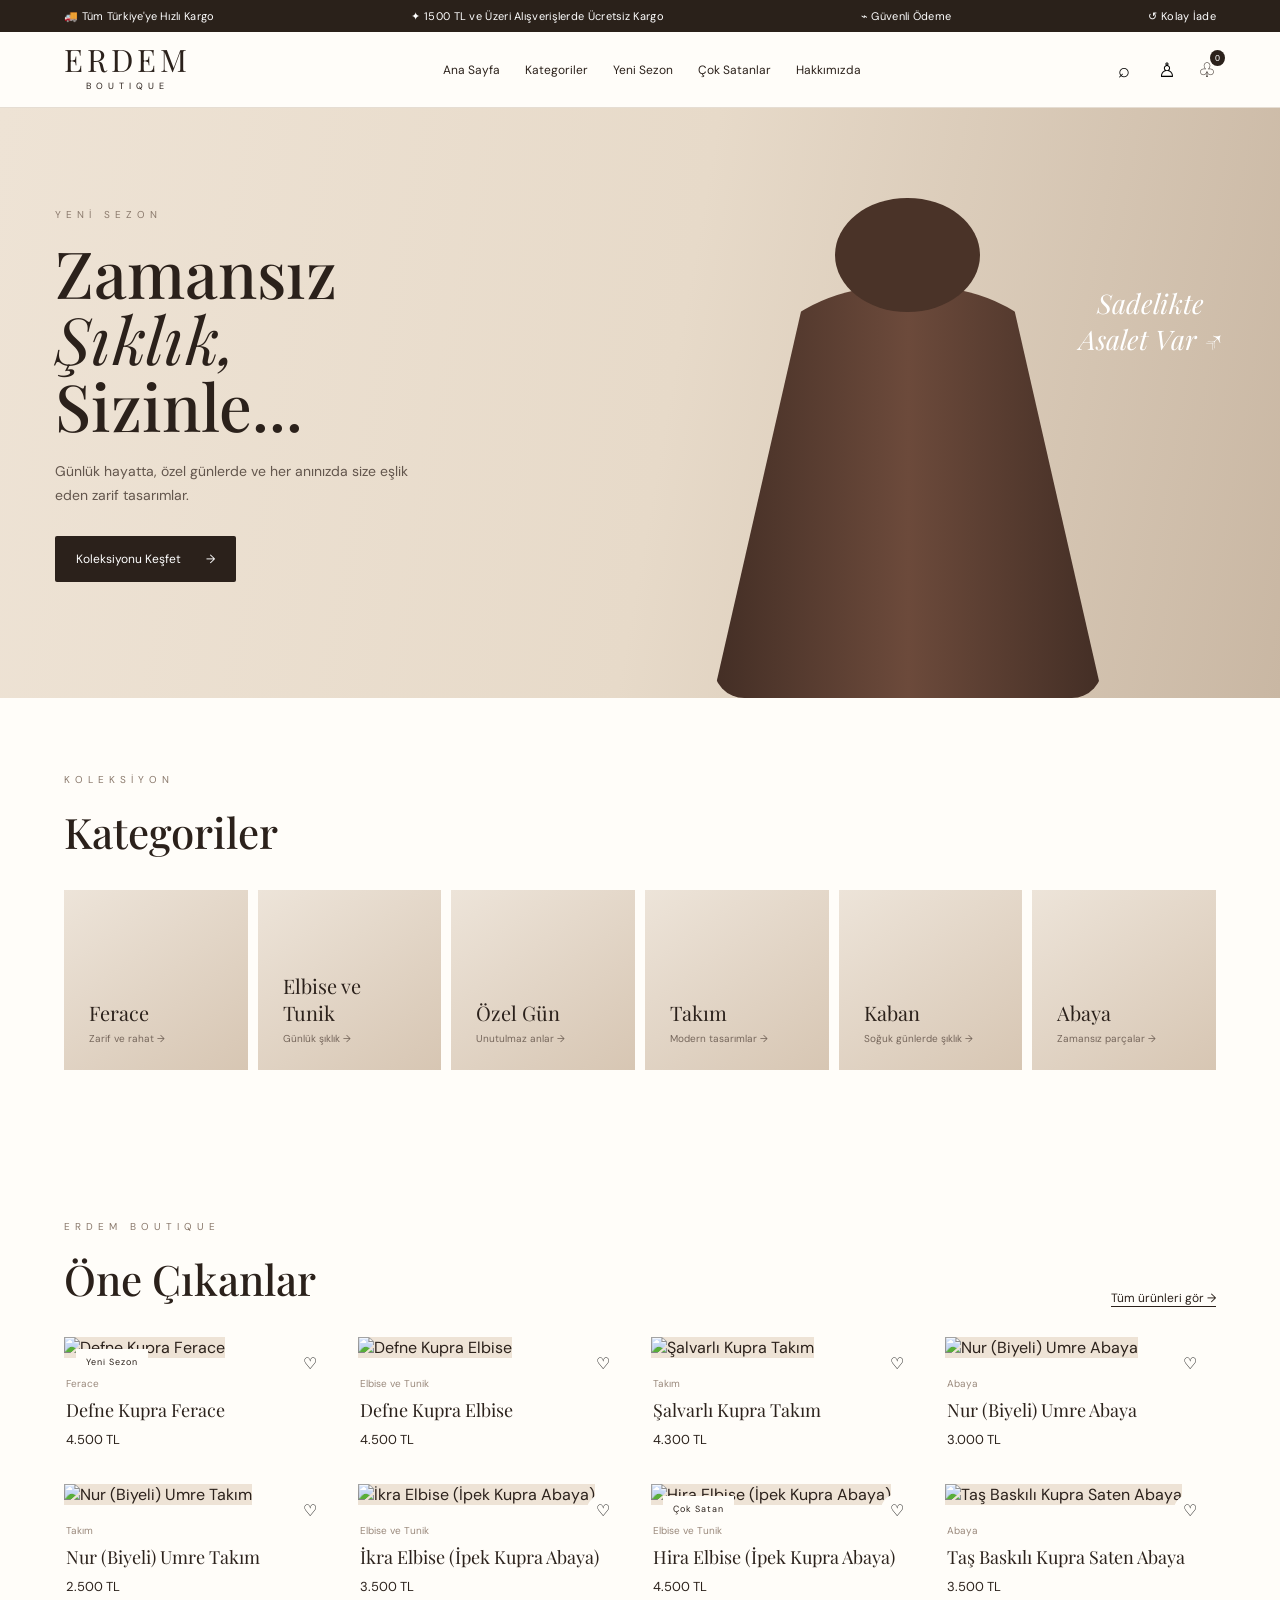
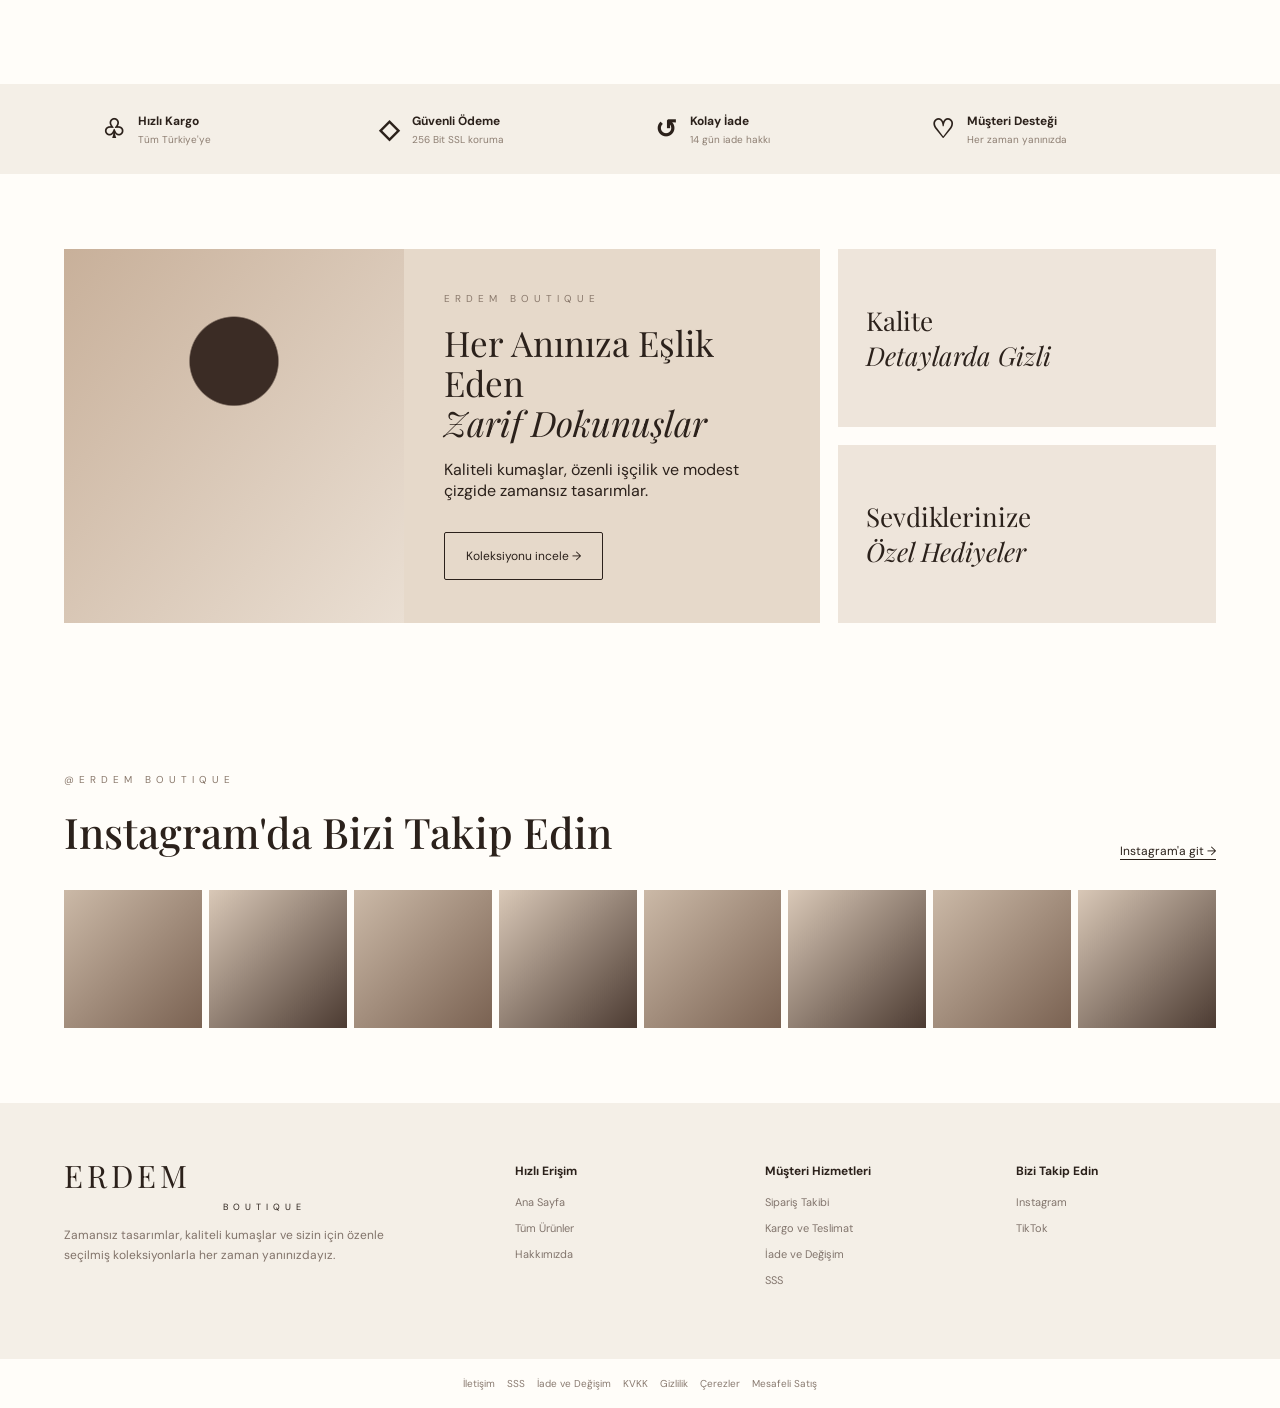
==== index.html @ 83be651d "Add Erdem Boutique demo source Initial public portfolio snapshot. PHP/MySQL deployment, payment setu" ====
<!doctype html>
<html lang="tr"><head>
<meta charset="utf-8"><meta name="viewport" content="width=device-width,initial-scale=1">
<title>ERDEM BOUTIQUE — Zamansız Şıklık</title>
<meta name="description" content="Erdem Boutique — Modest ve zarif kadın giyim koleksiyonu.">
<link rel="stylesheet" href="styles.css">
</head><body>
<div class="topbar"><span>🚚 Tüm Türkiye'ye Hızlı Kargo</span><span>✦ 1500 TL ve Üzeri Alışverişlerde Ücretsiz Kargo</span><span>⌁ Güvenli Ödeme</span><span>↺ Kolay İade</span></div>
<header class="header"><a class="logo" href="index.html">ERDEM<small>BOUTIQUE</small></a>
<nav><a href="#home">Ana Sayfa</a><a href="#categories">Kategoriler</a><a href="#products">Yeni Sezon</a><a href="#products">Çok Satanlar</a><a href="#story">Hakkımızda</a></nav>
<div class="actions"><button aria-label="Ara">⌕</button><button aria-label="Hesabım">♙</button><a class="cart" href="cart.html">♧<b id="cartCount">0</b></a></div>
</header>

<main id="home">
<section class="hero">
<div class="hero-copy"><p class="eyebrow">YENİ SEZON</p><h1>Zamansız<br><i>Şıklık,</i><br>Sizinle...</h1><p>Günlük hayatta, özel günlerde ve her anınızda size eşlik eden zarif tasarımlar.</p><a class="btn" href="#products">Koleksiyonu Keşfet <span>→</span></a></div>
<div class="hero-art"><div class="hero-model"><div class="model-head"></div><div class="model-body"></div></div><div class="hero-note">Sadelikte<br><i>Asalet Var</i> ↗</div></div>
</section>

<section class="categories section" id="categories"><div class="section-head"><div><p class="eyebrow">KOLEKSİYON</p><h2>Kategoriler</h2></div></div>
<div class="category-grid">
<a class="cat-card" href="#products" data-cat="Ferace"><span>Ferace</span><small>Zarif ve rahat →</small></a>
<a class="cat-card" href="#products" data-cat="Elbise ve Tunik"><span>Elbise ve Tunik</span><small>Günlük şıklık →</small></a>
<a class="cat-card" href="#products" data-cat="Özel Gün"><span>Özel Gün</span><small>Unutulmaz anlar →</small></a>
<a class="cat-card" href="#products" data-cat="Takım"><span>Takım</span><small>Modern tasarımlar →</small></a>
<a class="cat-card" href="#products" data-cat="Kaban"><span>Kaban</span><small>Soğuk günlerde şıklık →</small></a>
<a class="cat-card" href="#products" data-cat="Abaya"><span>Abaya</span><small>Zamansız parçalar →</small></a>
</div></section>

<section class="section" id="products"><div class="section-head"><div><p class="eyebrow">ERDEM BOUTIQUE</p><h2>Öne Çıkanlar</h2></div><a href="shop.html" class="text-link">Tüm ürünleri gör →</a></div>
<div class="product-grid" id="productGrid"></div></section>

<section class="trust"><div><strong>♧</strong><span><b>Hızlı Kargo</b><small>Tüm Türkiye'ye</small></span></div><div><strong>◇</strong><span><b>Güvenli Ödeme</b><small>256 Bit SSL koruma</small></span></div><div><strong>↺</strong><span><b>Kolay İade</b><small>14 gün iade hakkı</small></span></div><div><strong>♡</strong><span><b>Müşteri Desteği</b><small>Her zaman yanınızda</small></span></div></section>

<section class="editorial section" id="story"><div class="editorial-main"><div class="fake-photo"></div><div><p class="eyebrow">ERDEM BOUTIQUE</p><h2>Her Anınıza Eşlik Eden<br><i>Zarif Dokunuşlar</i></h2><p>Kaliteli kumaşlar, özenli işçilik ve modest çizgide zamansız tasarımlar.</p><a class="btn outline" href="shop.html">Koleksiyonu incele →</a></div></div>
<div class="editorial-side"><div><p>Kalite<br><i>Detaylarda Gizli</i></p></div><div><p>Sevdiklerinize<br><i>Özel Hediyeler</i></p></div></div></section>

<section class="instagram section"><div class="section-head"><div><p class="eyebrow">@ERDEM BOUTIQUE</p><h2>Instagram'da Bizi Takip Edin</h2></div><a class="text-link" href="https://www.instagram.com/erdemboutique/" target="_blank">Instagram'a git →</a></div><div class="insta-grid"><div class="insta i0"></div><div class="insta i1"></div><div class="insta i2"></div><div class="insta i3"></div><div class="insta i4"></div><div class="insta i5"></div><div class="insta i6"></div><div class="insta i7"></div></div></section>
</main>
<footer><div class="footer-brand"><a class="logo" href="index.html">ERDEM<small>BOUTIQUE</small></a><p>Zamansız tasarımlar, kaliteli kumaşlar ve sizin için özenle seçilmiş koleksiyonlarla her zaman yanınızdayız.</p></div><div><h4>Hızlı Erişim</h4><a href="index.html">Ana Sayfa</a><a href="shop.html">Tüm Ürünler</a><a href="#story">Hakkımızda</a></div><div><h4>Müşteri Hizmetleri</h4><a href="#">Sipariş Takibi</a><a href="#">Kargo ve Teslimat</a><a href="#">İade ve Değişim</a><a href="#">SSS</a></div><div><h4>Bizi Takip Edin</h4><a href="https://www.instagram.com/erdemboutique/" target="_blank">Instagram</a><a href="#">TikTok</a></div></footer>
<!-- WhatsApp contact link intentionally omitted; add the verified business number before launch. -->
<script src="catalog.js"></script><script src="app.js"></script>
<div class="legal-links"><a href="iletisim.html">İletişim</a><a href="sss.html">SSS</a><a href="iade.html">İade ve Değişim</a><a href="kvkk.html">KVKK</a><a href="gizlilik.html">Gizlilik</a><a href="cerez.html">Çerezler</a><a href="mesafeli-satis.html">Mesafeli Satış</a></div></body></html>
---- styles.css ----
@import url('https://fonts.googleapis.com/css2?family=DM+Sans:wght@400;500;600&family=Playfair+Display:ital,wght@0,400;0,500;1,400&display=swap');
:root{--ink:#2b211b;--muted:#7d7067;--cream:#f7f2ea;--paper:#fffdf9;--line:#e5ddd3;--accent:#4a3528}
*{box-sizing:border-box}body{margin:0;background:var(--paper);color:var(--ink);font-family:"DM Sans",Arial,sans-serif}a{color:inherit;text-decoration:none}button{font:inherit;border:0;background:none;cursor:pointer}.topbar{background:#2a211a;color:#fff;padding:9px 5%;display:flex;justify-content:space-between;font-size:11px;letter-spacing:.3px}.header{height:76px;padding:0 5%;display:flex;align-items:center;justify-content:space-between;border-bottom:1px solid var(--line);background:#fffdf9;position:sticky;top:0;z-index:10}.logo{font-family:"Playfair Display",serif;font-size:31px;letter-spacing:4px;line-height:.8}.logo small{display:block;font:9px "DM Sans";letter-spacing:5px;text-align:center;margin-top:8px}.header nav{display:flex;gap:25px;font-size:12px}.header nav a:hover,.header nav .active{border-bottom:1px solid}.actions{display:flex;gap:16px;align-items:center}.actions button,.actions a{font-size:20px}.cart{position:relative}.cart b{position:absolute;top:-7px;right:-9px;background:var(--ink);color:#fff;border-radius:50%;font:9px Arial;padding:3px 5px}.hero{min-height:590px;background:linear-gradient(100deg,#eee3d5 0%,#e7dac9 52%,#c9b7a3 100%);display:grid;grid-template-columns:43% 57%;overflow:hidden}.hero-copy{padding:100px 10% 60px}.eyebrow{font-size:10px;letter-spacing:5px;color:#8a796c;margin:0 0 18px}.hero h1{font:500 65px/1.02 "Playfair Display";margin:0 0 22px}.hero h1 i{font-weight:400}.hero-copy>p:not(.eyebrow){max-width:380px;color:#63564d;line-height:1.7;font-size:14px}.btn{display:inline-flex;gap:25px;align-items:center;background:var(--ink);color:white;padding:15px 21px;margin-top:15px;border-radius:2px;font-size:12px}.btn.outline{background:transparent;color:var(--ink);border:1px solid var(--ink)}.hero-art{position:relative;overflow:hidden}.hero-model{position:absolute;inset:25px 12% 0 10%;display:flex;flex-direction:column;align-items:center}.model-head{width:145px;height:145px;background:#4a3328;border-radius:50%;margin-top:65px;z-index:2}.model-body{width:390px;height:520px;background:linear-gradient(90deg,#432e25,#6c4a3b,#432e25);border-radius:45% 45% 8% 8%;margin-top:-25px;clip-path:polygon(24% 0,76% 0,100% 100%,0 100%)}.hero-note{position:absolute;right:8%;top:30%;font:italic 27px "Playfair Display";text-align:center;color:#fff}.section{padding:75px 5%}.section-head{display:flex;justify-content:space-between;align-items:end;margin-bottom:30px}.section h2,.shop h1,.cart-page h1{font:500 42px "Playfair Display";margin:0}.text-link{font-size:12px;border-bottom:1px solid}.category-grid{display:grid;grid-template-columns:repeat(6,1fr);gap:10px}.cat-card{height:180px;padding:25px;background:linear-gradient(145deg,#ede4d9,#d7c6b3);display:flex;flex-direction:column;justify-content:end;transition:.25s}.cat-card:hover{transform:translateY(-4px)}.cat-card span{font:20px "Playfair Display"}.cat-card small{font-size:10px;color:#75665b;margin-top:6px}.product-grid{display:grid;grid-template-columns:repeat(4,1fr);gap:22px}.product-card{position:relative}.product-card img{width:100%;aspect-ratio:4/5;object-fit:cover;background:#eee3d6}.product-info{padding:13px 2px}.product-info small{font-size:10px;color:#9a897c}.product-info h3{font:18px "Playfair Display";margin:6px 0}.price{font-size:13px}.badge{position:absolute;top:12px;left:12px;background:#fffdf9;padding:7px 10px;font-size:9px;letter-spacing:1px}.heart{position:absolute;top:10px;right:10px;background:#fffdf9;border-radius:50%;width:32px;height:32px}.trust{background:#f4efe7;padding:28px 8%;display:grid;grid-template-columns:repeat(4,1fr);gap:30px}.trust>div{display:flex;gap:13px;align-items:center}.trust strong{font-size:26px}.trust b,.trust small{display:block}.trust b{font-size:12px}.trust small{font-size:10px;color:#8d7e72;margin-top:4px}.editorial{display:grid;grid-template-columns:2fr 1fr;gap:18px}.editorial-main{min-height:360px;background:#e6d9ca;display:grid;grid-template-columns:45% 55%;align-items:center;overflow:hidden}.fake-photo{height:100%;background:radial-gradient(circle at 50% 30%,#3b2c25 0 14%,transparent 14.5%),linear-gradient(130deg,#c8b09a,#eadfd3)}.editorial-main>div:last-child{padding:40px}.editorial-main h2{font:400 35px "Playfair Display";line-height:1.15}.editorial-side{display:grid;gap:18px}.editorial-side>div{min-height:170px;background:#eee5db;padding:28px;display:flex;align-items:center}.editorial-side p{font:26px "Playfair Display"}.insta-grid{display:grid;grid-template-columns:repeat(8,1fr);gap:7px}.insta{aspect-ratio:1;background:linear-gradient(135deg,#cbb9a7,#7a6252)}.insta:nth-child(2n){background:linear-gradient(135deg,#d9c8b7,#4c3b32)}footer{background:#f4efe7;padding:60px 5%;display:grid;grid-template-columns:2fr 1fr 1fr 1fr;gap:50px}footer p{max-width:320px;color:#81736a;font-size:12px;line-height:1.7}footer h4{font-size:12px;margin-top:0}footer a:not(.logo){display:block;font-size:11px;color:#82756d;margin:12px 0}.whatsapp{position:fixed;right:22px;bottom:22px;width:48px;height:48px;border-radius:50%;background:#178d55;color:#fff;display:grid;place-items:center;font-size:24px;z-index:20}.filters{display:flex;gap:10px;flex-wrap:wrap;margin:30px 0}.filters button{padding:10px 16px;border:1px solid var(--line);font-size:11px}.filters .selected{background:var(--ink);color:#fff}.shop{min-height:80vh}.product-page{display:grid;grid-template-columns:1fr 1fr;gap:70px}.product-page img{width:100%;background:#eee3d6}.product-detail h1{font:500 48px "Playfair Display";margin:0 0 10px}.product-detail .big-price{font-size:20px;margin:20px 0}.option-label{font-size:11px;font-weight:600;margin:25px 0 10px}.options{display:flex;gap:8px;flex-wrap:wrap}.options button{border:1px solid var(--line);padding:10px 14px;font-size:11px}.options button.selected{border-color:var(--ink);background:var(--ink);color:#fff}.full{width:100%;justify-content:center}.cart-row{display:grid;grid-template-columns:90px 1fr auto auto;gap:20px;align-items:center;border-bottom:1px solid var(--line);padding:18px 0}.cart-row img{width:90px}.cart-summary{margin-top:30px;margin-left:auto;max-width:350px;padding:25px;background:var(--cream)}.empty{text-align:center;padding:80px;background:var(--cream)}
@media(max-width:900px){.topbar span:nth-child(n+3){display:none}.header nav{display:none}.hero{grid-template-columns:1fr;min-height:auto}.hero-copy{padding:60px 7% 30px}.hero h1{font-size:48px}.hero-art{height:390px}.category-grid{grid-template-columns:repeat(3,1fr)}.product-grid{grid-template-columns:repeat(2,1fr)}.trust{grid-template-columns:repeat(2,1fr)}.editorial{grid-template-columns:1fr}.insta-grid{grid-template-columns:repeat(4,1fr)}footer{grid-template-columns:1fr 1fr}.product-page{grid-template-columns:1fr;gap:30px}.section{padding:50px 5%}}
@media(max-width:560px){.topbar{font-size:9px}.logo{font-size:24px}.header{height:64px}.hero h1{font-size:43px}.category-grid{grid-template-columns:repeat(2,1fr)}.cat-card{height:145px}.section h2,.shop h1,.cart-page h1{font-size:34px}.product-grid{gap:12px}.product-info h3{font-size:15px}.trust{grid-template-columns:1fr}.editorial-main{grid-template-columns:1fr}.fake-photo{height:240px}.editorial-main>div:last-child{padding:28px}.insta-grid{grid-template-columns:repeat(2,1fr)}footer{grid-template-columns:1fr}.cart-row{grid-template-columns:65px 1fr auto}.cart-row img{width:65px}.cart-row .line-total{display:none}}

.product-media>img{width:100%;display:block;aspect-ratio:4/5;object-fit:cover}.product-thumbs{display:flex;gap:8px;margin-top:10px;overflow:auto}.product-thumbs button{border:0;background:transparent;padding:0;width:68px;height:84px;flex:0 0 auto;cursor:pointer}.product-thumbs img{width:100%;height:100%;object-fit:cover}.product-description{color:#766960;line-height:1.8;font-size:13px}.product-benefits,.cart-meta,.cart-note,.payment-note{color:#7d7067;font-size:11px;line-height:1.8}.qty-controls{display:flex;align-items:center;gap:10px}.qty-controls button{border:1px solid #ddd3c8;background:#fff;width:28px;height:28px;cursor:pointer}.checkout-page{display:grid;grid-template-columns:1.1fr .7fr;gap:60px}.checkout-form label{display:block;font-size:12px;font-weight:600;margin:0 0 16px;color:#65574f}.checkout-form input,.checkout-form textarea{width:100%;border:1px solid #ddd3c8;padding:13px;margin-top:7px;font:inherit;background:#fff}.consent{display:flex!important;align-items:flex-start;gap:9px}.consent input{width:auto!important;margin:2px 0 0!important}.checkout-summary{background:#f6f1eb;padding:28px;height:max-content}.checkout-summary h2{font:36px Georgia,serif;margin:10px 0 22px}.summary-item{display:flex;justify-content:space-between;gap:15px;padding:12px 0;border-bottom:1px solid #e3d9ce;font-size:12px}.success-page{text-align:center;max-width:700px}.success-page h1{font:48px Georgia,serif}.success-page strong{display:block;font:24px Georgia,serif;margin:18px 0 28px}.legal-page{max-width:900px}.legal-copy{background:#fff;border:1px solid #e7dfd5;padding:30px;line-height:1.9;color:#62564e;font-size:14px}.error{color:#9d4138;font-size:12px;margin-top:12px}@media(max-width:800px){.checkout-page{grid-template-columns:1fr;gap:30px}.success-page h1{font-size:38px}}

.legal-links{display:flex;flex-wrap:wrap;gap:12px;justify-content:center;padding:18px 5vw;font-size:10px}.legal-links a{color:#897a70;text-decoration:none}
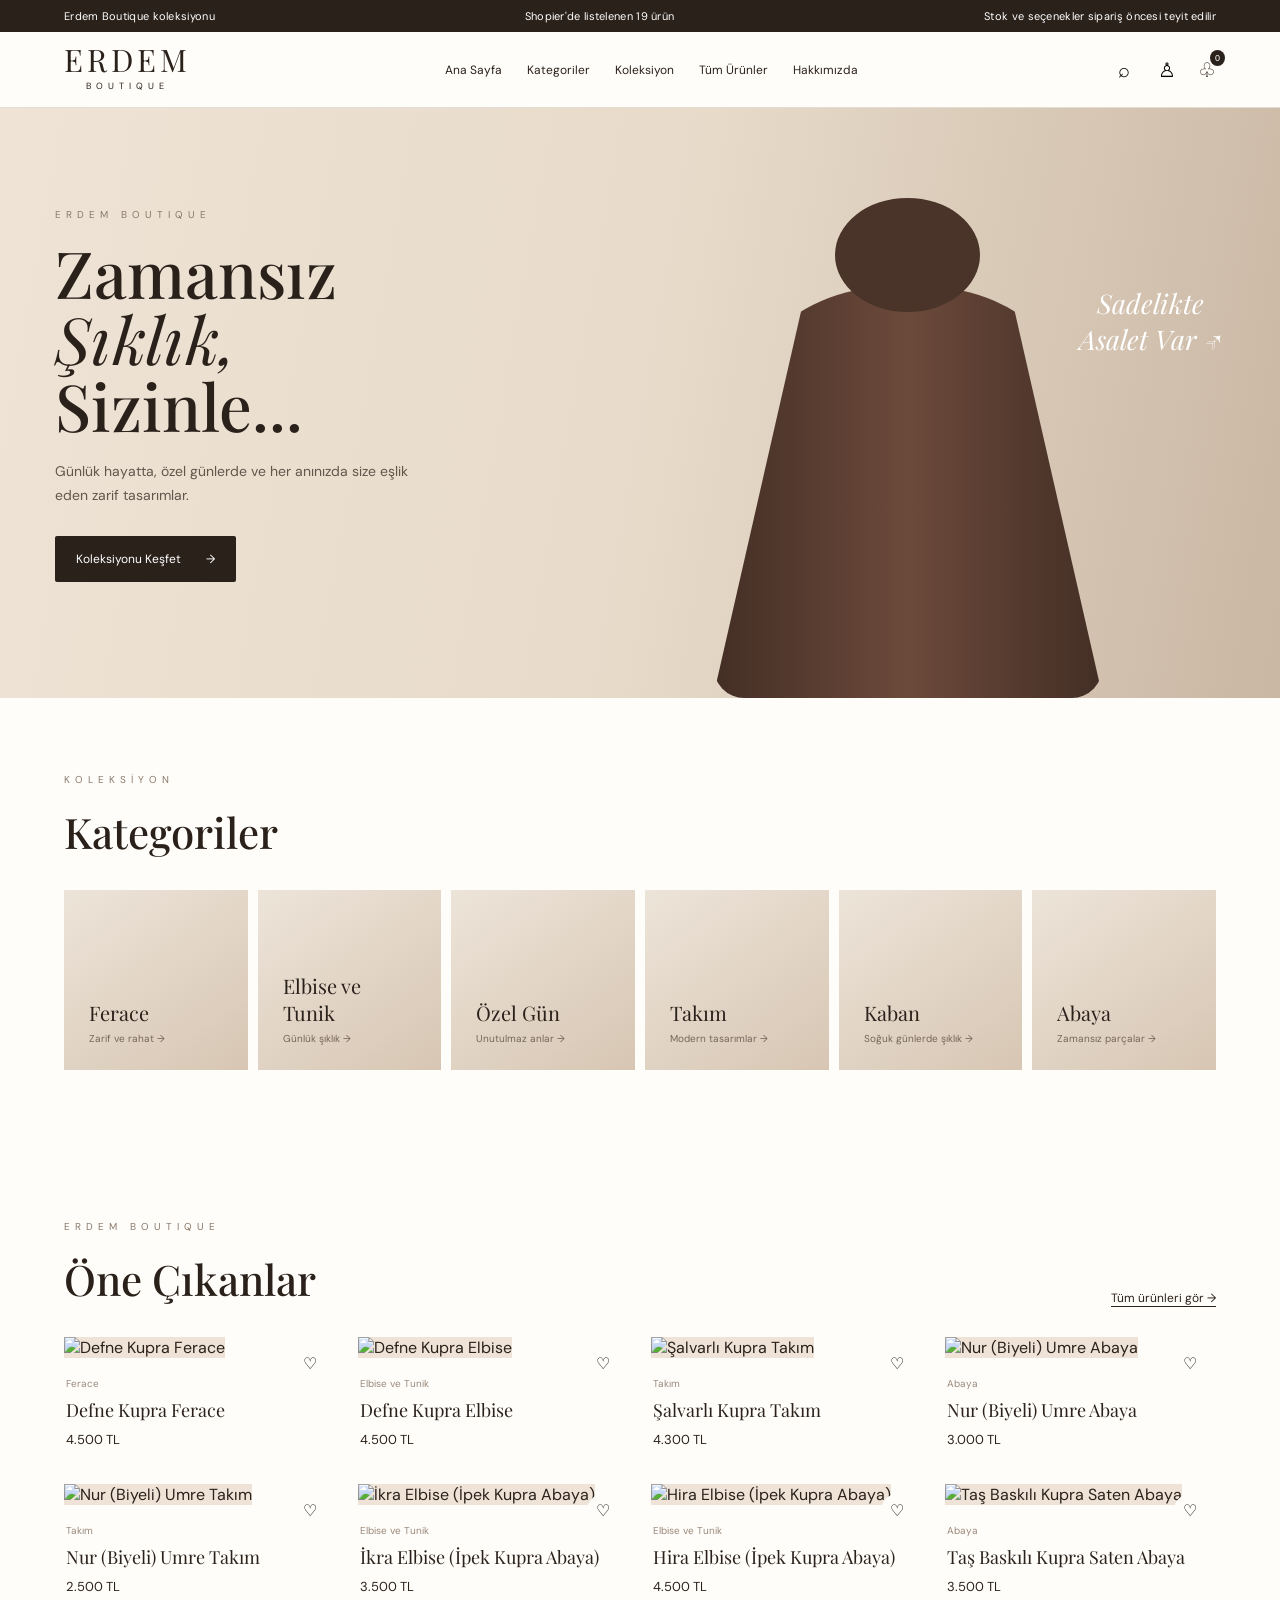
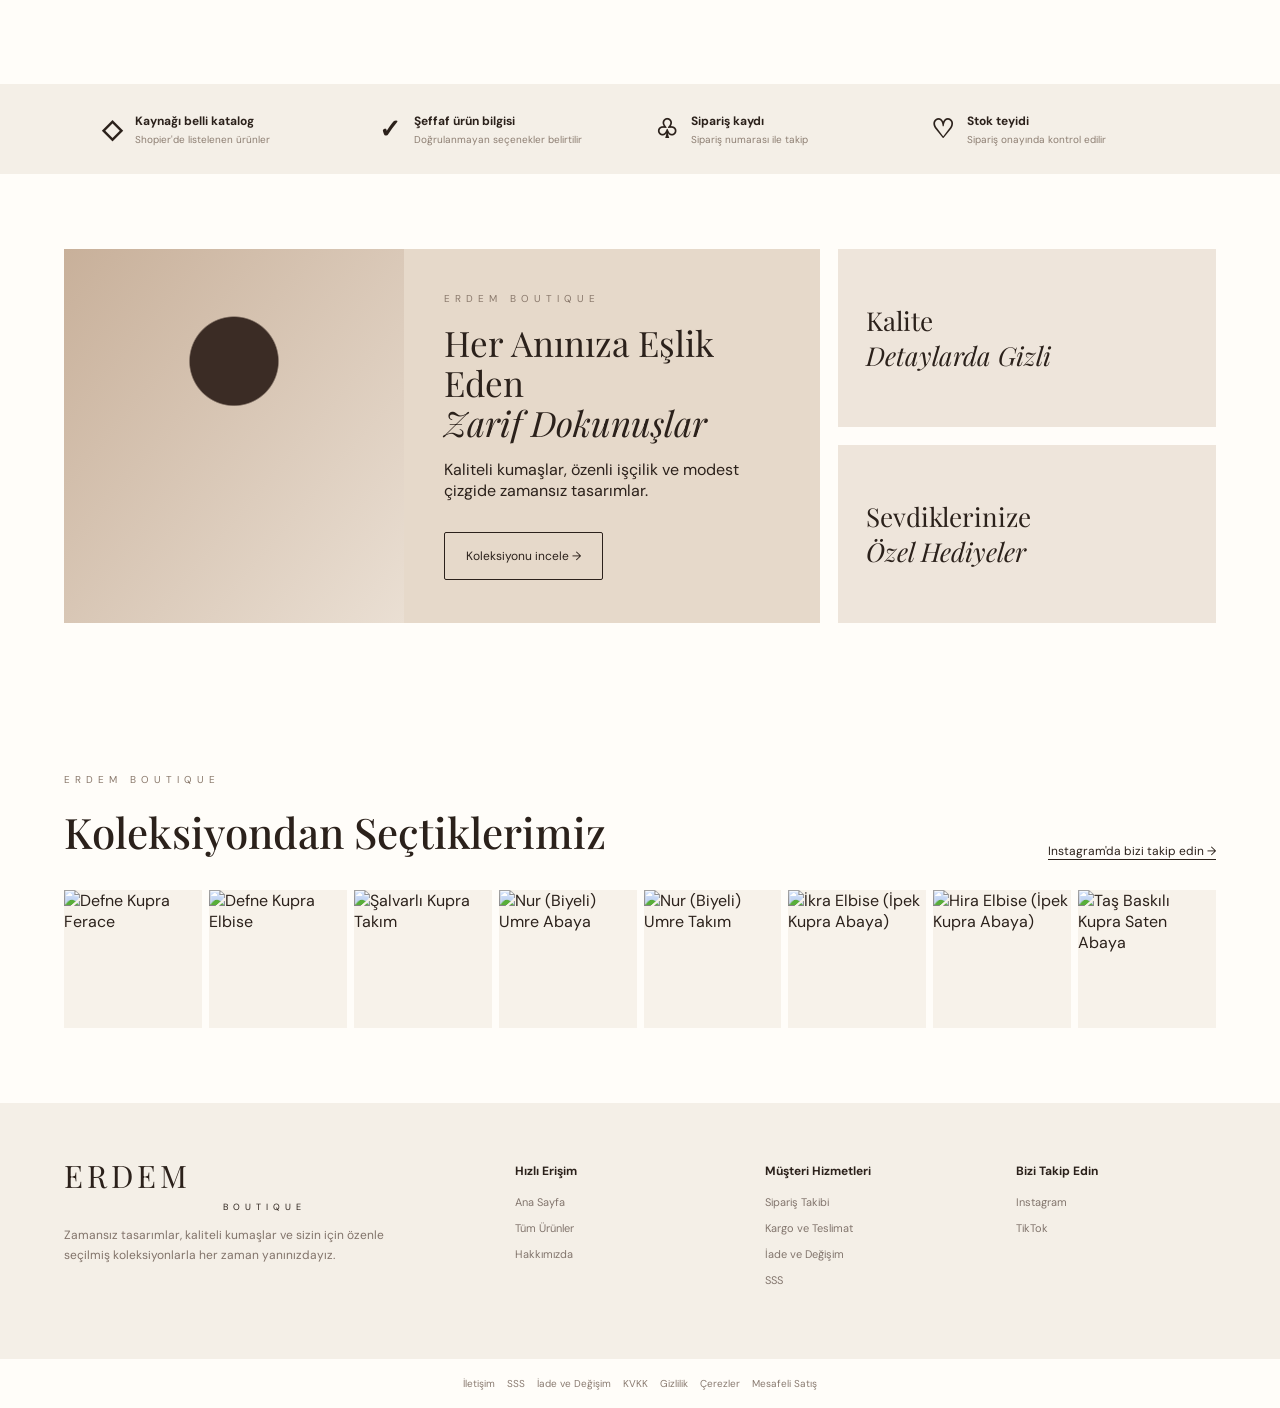
==== commit 718af6f8: "Improve boutique catalog and order notifications Co-authored-by: Copilot App <223556219+Copilot@user" ====
--- a/index.html
+++ b/index.html
@@ -5,37 +5,37 @@
 <meta name="description" content="Erdem Boutique — Modest ve zarif kadın giyim koleksiyonu.">
 <link rel="stylesheet" href="styles.css">
 </head><body>
-<div class="topbar"><span>🚚 Tüm Türkiye'ye Hızlı Kargo</span><span>✦ 1500 TL ve Üzeri Alışverişlerde Ücretsiz Kargo</span><span>⌁ Güvenli Ödeme</span><span>↺ Kolay İade</span></div>
+<div class="topbar"><span>Erdem Boutique koleksiyonu</span><span>Shopier'de listelenen 19 ürün</span><span>Stok ve seçenekler sipariş öncesi teyit edilir</span></div>
 <header class="header"><a class="logo" href="index.html">ERDEM<small>BOUTIQUE</small></a>
-<nav><a href="#home">Ana Sayfa</a><a href="#categories">Kategoriler</a><a href="#products">Yeni Sezon</a><a href="#products">Çok Satanlar</a><a href="#story">Hakkımızda</a></nav>
+<nav><a href="#home">Ana Sayfa</a><a href="#categories">Kategoriler</a><a href="#products">Koleksiyon</a><a href="shop.html">Tüm Ürünler</a><a href="#story">Hakkımızda</a></nav>
 <div class="actions"><button aria-label="Ara">⌕</button><button aria-label="Hesabım">♙</button><a class="cart" href="cart.html">♧<b id="cartCount">0</b></a></div>
 </header>
 
 <main id="home">
 <section class="hero">
-<div class="hero-copy"><p class="eyebrow">YENİ SEZON</p><h1>Zamansız<br><i>Şıklık,</i><br>Sizinle...</h1><p>Günlük hayatta, özel günlerde ve her anınızda size eşlik eden zarif tasarımlar.</p><a class="btn" href="#products">Koleksiyonu Keşfet <span>→</span></a></div>
+<div class="hero-copy"><p class="eyebrow">ERDEM BOUTIQUE</p><h1>Zamansız<br><i>Şıklık,</i><br>Sizinle...</h1><p>Günlük hayatta, özel günlerde ve her anınızda size eşlik eden zarif tasarımlar.</p><a class="btn" href="#products">Koleksiyonu Keşfet <span>→</span></a></div>
 <div class="hero-art"><div class="hero-model"><div class="model-head"></div><div class="model-body"></div></div><div class="hero-note">Sadelikte<br><i>Asalet Var</i> ↗</div></div>
 </section>
 
 <section class="categories section" id="categories"><div class="section-head"><div><p class="eyebrow">KOLEKSİYON</p><h2>Kategoriler</h2></div></div>
 <div class="category-grid">
-<a class="cat-card" href="#products" data-cat="Ferace"><span>Ferace</span><small>Zarif ve rahat →</small></a>
-<a class="cat-card" href="#products" data-cat="Elbise ve Tunik"><span>Elbise ve Tunik</span><small>Günlük şıklık →</small></a>
-<a class="cat-card" href="#products" data-cat="Özel Gün"><span>Özel Gün</span><small>Unutulmaz anlar →</small></a>
-<a class="cat-card" href="#products" data-cat="Takım"><span>Takım</span><small>Modern tasarımlar →</small></a>
-<a class="cat-card" href="#products" data-cat="Kaban"><span>Kaban</span><small>Soğuk günlerde şıklık →</small></a>
-<a class="cat-card" href="#products" data-cat="Abaya"><span>Abaya</span><small>Zamansız parçalar →</small></a>
+<a class="cat-card" href="shop.html" data-cat="Ferace"><span>Ferace</span><small>Zarif ve rahat →</small></a>
+<a class="cat-card" href="shop.html" data-cat="Elbise ve Tunik"><span>Elbise ve Tunik</span><small>Günlük şıklık →</small></a>
+<a class="cat-card" href="shop.html" data-cat="Özel Gün"><span>Özel Gün</span><small>Unutulmaz anlar →</small></a>
+<a class="cat-card" href="shop.html" data-cat="Takım"><span>Takım</span><small>Modern tasarımlar →</small></a>
+<a class="cat-card" href="shop.html" data-cat="Kaban"><span>Kaban</span><small>Soğuk günlerde şıklık →</small></a>
+<a class="cat-card" href="shop.html" data-cat="Abaya"><span>Abaya</span><small>Zamansız parçalar →</small></a>
 </div></section>
 
 <section class="section" id="products"><div class="section-head"><div><p class="eyebrow">ERDEM BOUTIQUE</p><h2>Öne Çıkanlar</h2></div><a href="shop.html" class="text-link">Tüm ürünleri gör →</a></div>
 <div class="product-grid" id="productGrid"></div></section>
 
-<section class="trust"><div><strong>♧</strong><span><b>Hızlı Kargo</b><small>Tüm Türkiye'ye</small></span></div><div><strong>◇</strong><span><b>Güvenli Ödeme</b><small>256 Bit SSL koruma</small></span></div><div><strong>↺</strong><span><b>Kolay İade</b><small>14 gün iade hakkı</small></span></div><div><strong>♡</strong><span><b>Müşteri Desteği</b><small>Her zaman yanınızda</small></span></div></section>
+<section class="trust"><div><strong>◇</strong><span><b>Kaynağı belli katalog</b><small>Shopier'de listelenen ürünler</small></span></div><div><strong>✓</strong><span><b>Şeffaf ürün bilgisi</b><small>Doğrulanmayan seçenekler belirtilir</small></span></div><div><strong>♧</strong><span><b>Sipariş kaydı</b><small>Sipariş numarası ile takip</small></span></div><div><strong>♡</strong><span><b>Stok teyidi</b><small>Sipariş onayında kontrol edilir</small></span></div></section>
 
 <section class="editorial section" id="story"><div class="editorial-main"><div class="fake-photo"></div><div><p class="eyebrow">ERDEM BOUTIQUE</p><h2>Her Anınıza Eşlik Eden<br><i>Zarif Dokunuşlar</i></h2><p>Kaliteli kumaşlar, özenli işçilik ve modest çizgide zamansız tasarımlar.</p><a class="btn outline" href="shop.html">Koleksiyonu incele →</a></div></div>
 <div class="editorial-side"><div><p>Kalite<br><i>Detaylarda Gizli</i></p></div><div><p>Sevdiklerinize<br><i>Özel Hediyeler</i></p></div></div></section>
 
-<section class="instagram section"><div class="section-head"><div><p class="eyebrow">@ERDEM BOUTIQUE</p><h2>Instagram'da Bizi Takip Edin</h2></div><a class="text-link" href="https://www.instagram.com/erdemboutique/" target="_blank">Instagram'a git →</a></div><div class="insta-grid"><div class="insta i0"></div><div class="insta i1"></div><div class="insta i2"></div><div class="insta i3"></div><div class="insta i4"></div><div class="insta i5"></div><div class="insta i6"></div><div class="insta i7"></div></div></section>
+<section class="instagram section"><div class="section-head"><div><p class="eyebrow">ERDEM BOUTIQUE</p><h2>Koleksiyondan Seçtiklerimiz</h2></div><a class="text-link" href="https://www.instagram.com/erdemboutique/" target="_blank" rel="noopener noreferrer">Instagram'da bizi takip edin →</a></div><div class="insta-grid" id="collectionGallery"></div></section>
 </main>
 <footer><div class="footer-brand"><a class="logo" href="index.html">ERDEM<small>BOUTIQUE</small></a><p>Zamansız tasarımlar, kaliteli kumaşlar ve sizin için özenle seçilmiş koleksiyonlarla her zaman yanınızdayız.</p></div><div><h4>Hızlı Erişim</h4><a href="index.html">Ana Sayfa</a><a href="shop.html">Tüm Ürünler</a><a href="#story">Hakkımızda</a></div><div><h4>Müşteri Hizmetleri</h4><a href="#">Sipariş Takibi</a><a href="#">Kargo ve Teslimat</a><a href="#">İade ve Değişim</a><a href="#">SSS</a></div><div><h4>Bizi Takip Edin</h4><a href="https://www.instagram.com/erdemboutique/" target="_blank">Instagram</a><a href="#">TikTok</a></div></footer>
 <!-- WhatsApp contact link intentionally omitted; add the verified business number before launch. -->
--- a/styles.css
+++ b/styles.css
@@ -8,3 +8,5 @@
 .product-media>img{width:100%;display:block;aspect-ratio:4/5;object-fit:cover}.product-thumbs{display:flex;gap:8px;margin-top:10px;overflow:auto}.product-thumbs button{border:0;background:transparent;padding:0;width:68px;height:84px;flex:0 0 auto;cursor:pointer}.product-thumbs img{width:100%;height:100%;object-fit:cover}.product-description{color:#766960;line-height:1.8;font-size:13px}.product-benefits,.cart-meta,.cart-note,.payment-note{color:#7d7067;font-size:11px;line-height:1.8}.qty-controls{display:flex;align-items:center;gap:10px}.qty-controls button{border:1px solid #ddd3c8;background:#fff;width:28px;height:28px;cursor:pointer}.checkout-page{display:grid;grid-template-columns:1.1fr .7fr;gap:60px}.checkout-form label{display:block;font-size:12px;font-weight:600;margin:0 0 16px;color:#65574f}.checkout-form input,.checkout-form textarea{width:100%;border:1px solid #ddd3c8;padding:13px;margin-top:7px;font:inherit;background:#fff}.consent{display:flex!important;align-items:flex-start;gap:9px}.consent input{width:auto!important;margin:2px 0 0!important}.checkout-summary{background:#f6f1eb;padding:28px;height:max-content}.checkout-summary h2{font:36px Georgia,serif;margin:10px 0 22px}.summary-item{display:flex;justify-content:space-between;gap:15px;padding:12px 0;border-bottom:1px solid #e3d9ce;font-size:12px}.success-page{text-align:center;max-width:700px}.success-page h1{font:48px Georgia,serif}.success-page strong{display:block;font:24px Georgia,serif;margin:18px 0 28px}.legal-page{max-width:900px}.legal-copy{background:#fff;border:1px solid #e7dfd5;padding:30px;line-height:1.9;color:#62564e;font-size:14px}.error{color:#9d4138;font-size:12px;margin-top:12px}@media(max-width:800px){.checkout-page{grid-template-columns:1fr;gap:30px}.success-page h1{font-size:38px}}
 
 .legal-links{display:flex;flex-wrap:wrap;gap:12px;justify-content:center;padding:18px 5vw;font-size:10px}.legal-links a{color:#897a70;text-decoration:none}
+.product-info h3 a{color:inherit}.compare-price{color:#9a897c;font-size:.88em;margin-left:7px}.heart.is-favorite{color:#8e3f3d}.shop-tools{display:flex;justify-content:space-between;align-items:center;gap:16px;margin-top:28px}.search-field{flex:1;max-width:520px}.search-field input,.sort-field select{min-height:44px;border:1px solid var(--line);padding:0 13px;background:#fff;color:var(--ink);font:inherit}.search-field input{width:100%}.sort-field{display:flex;align-items:center;gap:10px;color:var(--muted);font-size:12px}.catalog-note,.result-count{color:var(--muted);font-size:12px;line-height:1.7}.result-count{min-height:18px;margin:-8px 0 18px}.empty-results{grid-column:1/-1;padding:35px 0;color:var(--muted)}.visually-hidden{position:absolute;width:1px;height:1px;padding:0;margin:-1px;overflow:hidden;clip:rect(0,0,0,0);white-space:nowrap;border:0}.insta-grid a{display:block;overflow:hidden;aspect-ratio:1;background:var(--cream)}.insta-grid img{width:100%;height:100%;object-fit:cover;transition:transform .3s}.insta-grid a:hover img{transform:scale(1.04)}
+@media(max-width:560px){.shop-tools{align-items:stretch;flex-direction:column}.search-field{max-width:none}.sort-field{justify-content:space-between}.sort-field select{flex:1}.filters{gap:7px}.filters button{padding:9px 12px}}
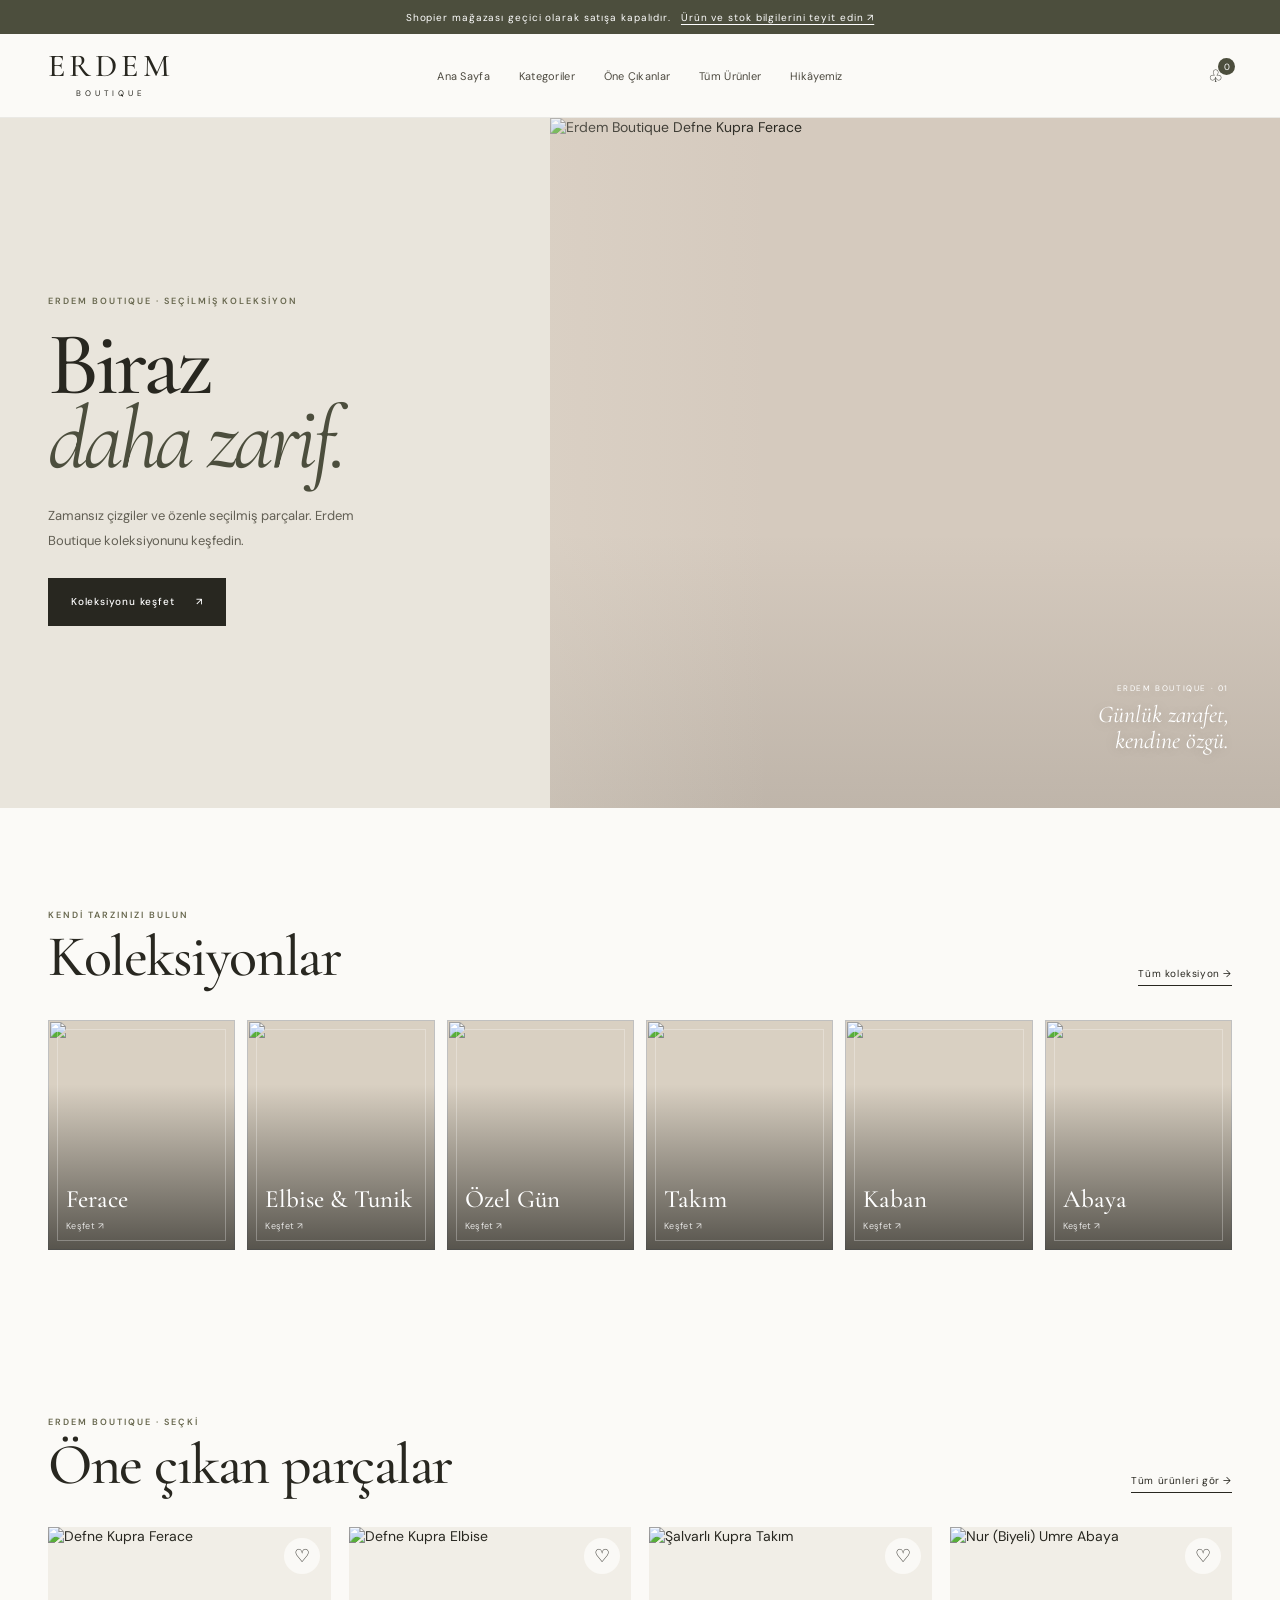
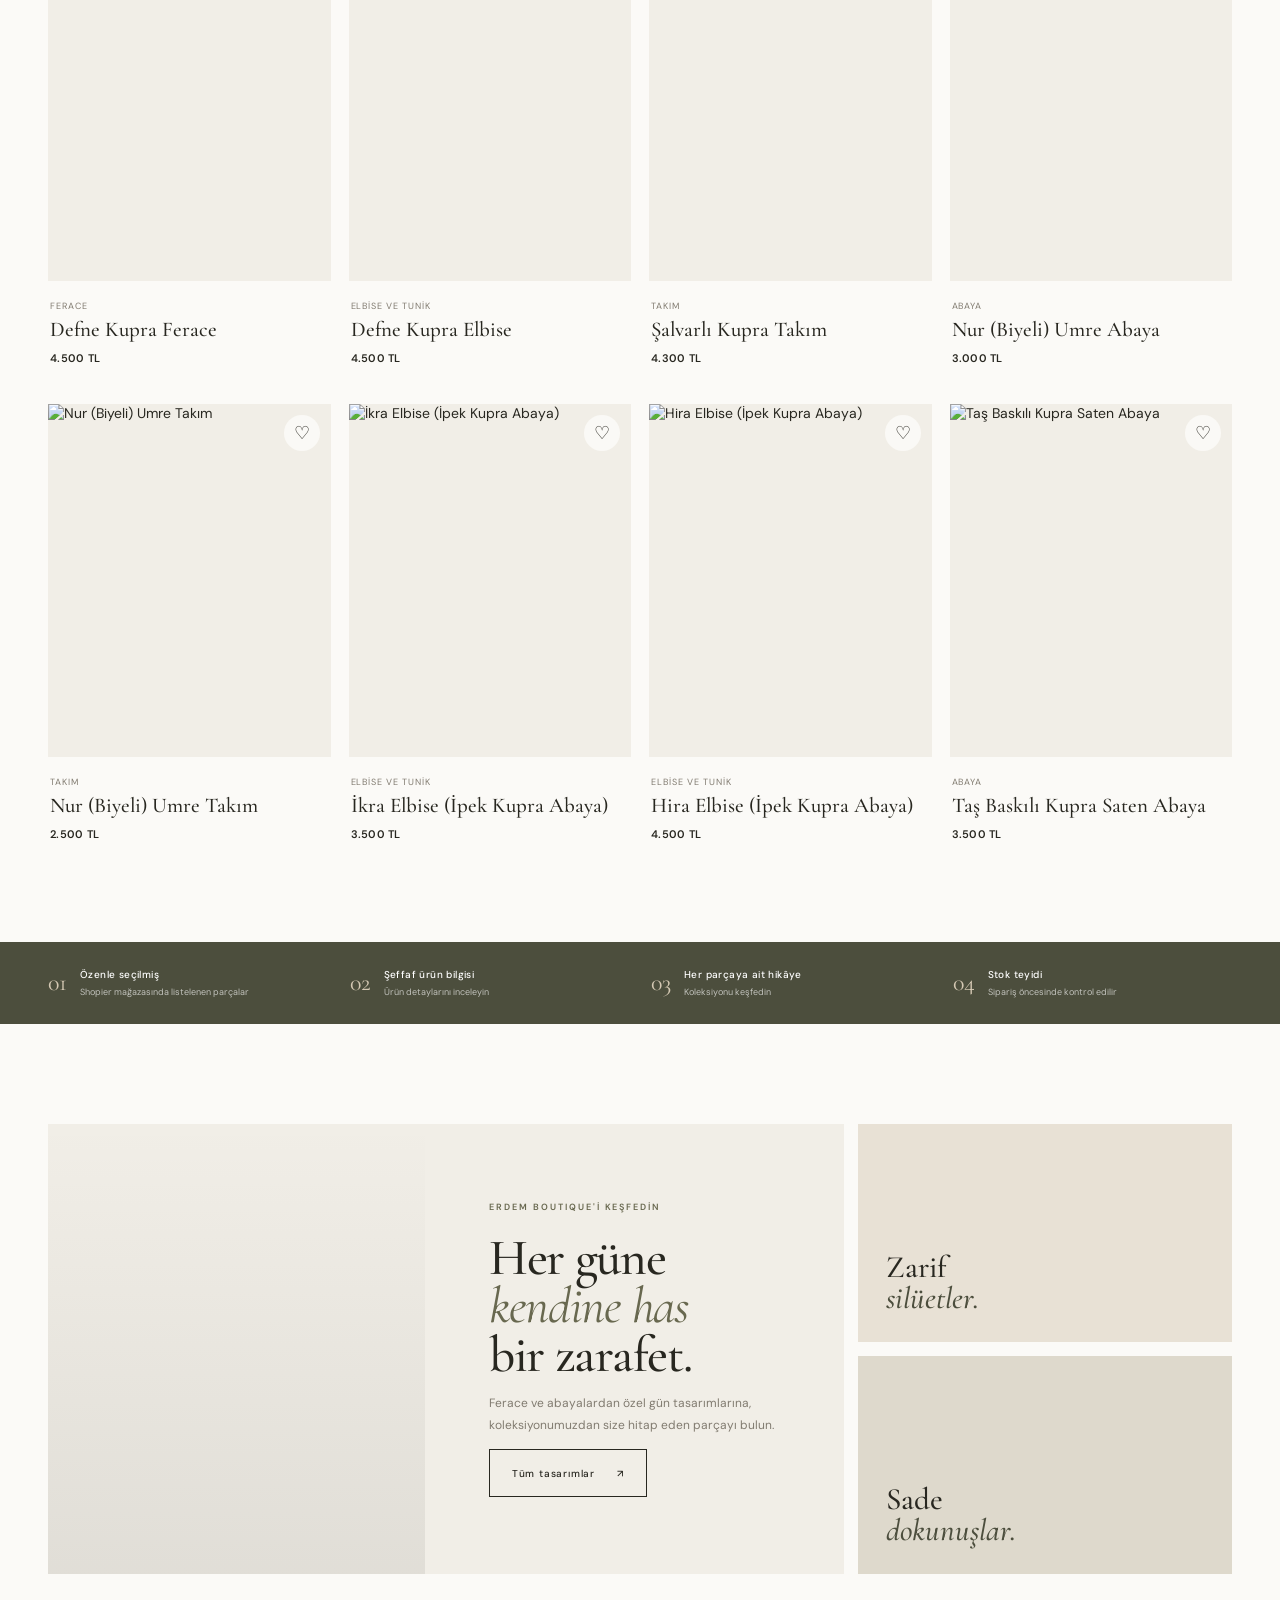
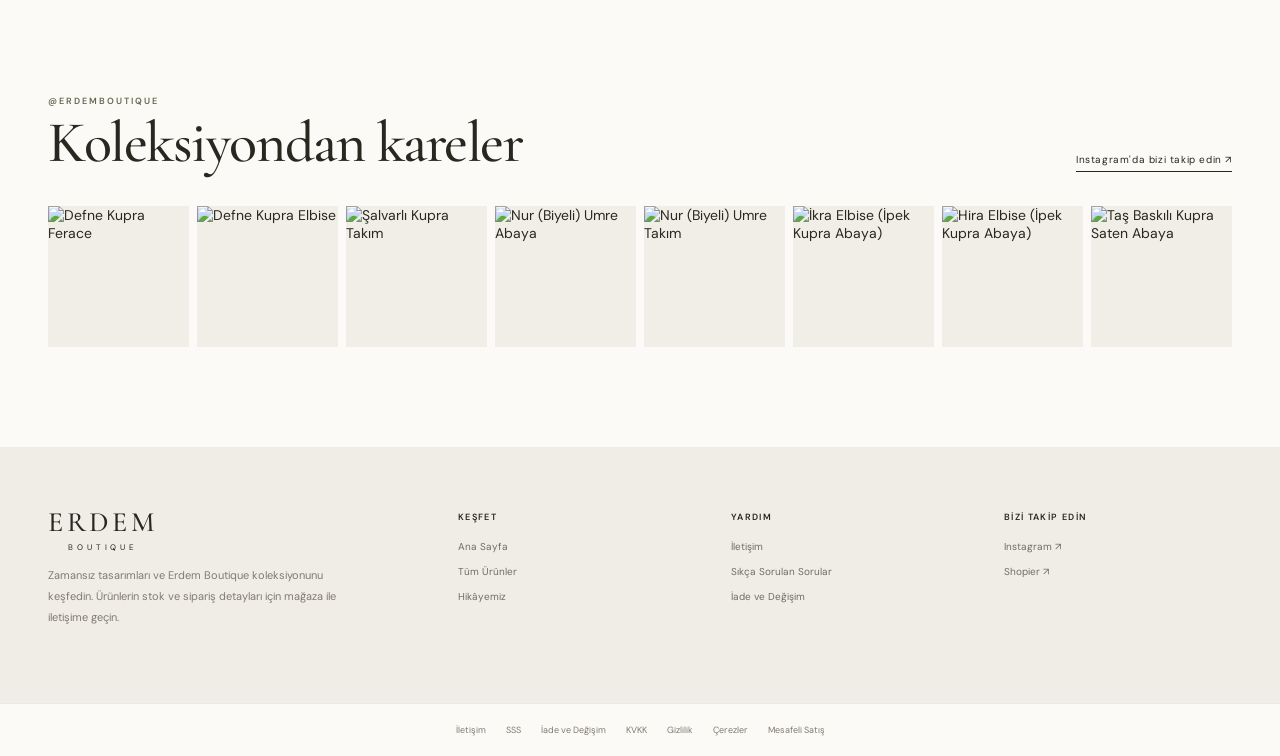
==== commit d4a39686: "Redesign boutique storefront with premium visual system Co-authored-by: Copilot App <223556219+Copil" ====
--- a/index.html
+++ b/index.html
@@ -5,39 +5,39 @@
 <meta name="description" content="Erdem Boutique — Modest ve zarif kadın giyim koleksiyonu.">
 <link rel="stylesheet" href="styles.css">
 </head><body>
-<div class="topbar"><span>Erdem Boutique koleksiyonu</span><span>Shopier'de listelenen 19 ürün</span><span>Stok ve seçenekler sipariş öncesi teyit edilir</span></div>
-<header class="header"><a class="logo" href="index.html">ERDEM<small>BOUTIQUE</small></a>
-<nav><a href="#home">Ana Sayfa</a><a href="#categories">Kategoriler</a><a href="#products">Koleksiyon</a><a href="shop.html">Tüm Ürünler</a><a href="#story">Hakkımızda</a></nav>
-<div class="actions"><button aria-label="Ara">⌕</button><button aria-label="Hesabım">♙</button><a class="cart" href="cart.html">♧<b id="cartCount">0</b></a></div>
+<div class="topbar"><span>Shopier mağazası geçici olarak satışa kapalıdır.</span><a href="https://www.shopier.com/erdemboutique/" target="_blank" rel="noopener noreferrer">Ürün ve stok bilgilerini teyit edin ↗</a></div>
+<header class="header"><a class="logo" href="index.html" aria-label="Erdem Boutique ana sayfa">ERDEM<small>BOUTIQUE</small></a>
+<nav aria-label="Ana gezinme"><a href="#home">Ana Sayfa</a><a href="#categories">Kategoriler</a><a href="#products">Öne Çıkanlar</a><a href="shop.html">Tüm Ürünler</a><a href="#story">Hikâyemiz</a></nav>
+<div class="actions"><a class="cart" href="cart.html" aria-label="Sepetim">♧<b id="cartCount">0</b></a></div>
 </header>
 
 <main id="home">
 <section class="hero">
-<div class="hero-copy"><p class="eyebrow">ERDEM BOUTIQUE</p><h1>Zamansız<br><i>Şıklık,</i><br>Sizinle...</h1><p>Günlük hayatta, özel günlerde ve her anınızda size eşlik eden zarif tasarımlar.</p><a class="btn" href="#products">Koleksiyonu Keşfet <span>→</span></a></div>
-<div class="hero-art"><div class="hero-model"><div class="model-head"></div><div class="model-body"></div></div><div class="hero-note">Sadelikte<br><i>Asalet Var</i> ↗</div></div>
+<div class="hero-copy"><p class="eyebrow">ERDEM BOUTIQUE · SEÇİLMİŞ KOLEKSİYON</p><h1>Biraz<br><i>daha zarif.</i></h1><p>Zamansız çizgiler ve özenle seçilmiş parçalar. Erdem Boutique koleksiyonunu keşfedin.</p><a class="btn" href="shop.html">Koleksiyonu keşfet <span>↗</span></a></div>
+<div class="hero-art"><img src="https://cdn.shopier.app/pictures_mid/Erdemboutique_bfc1dff51a46cf7208e9b84b81d84519.png" alt="Erdem Boutique Defne Kupra Ferace"><div class="hero-note"><span>ERDEM BOUTIQUE · 01</span>Günlük zarafet,<br>kendine özgü.</div></div>
 </section>
 
-<section class="categories section" id="categories"><div class="section-head"><div><p class="eyebrow">KOLEKSİYON</p><h2>Kategoriler</h2></div></div>
+<section class="categories section site-width" id="categories"><div class="section-head"><div><p class="eyebrow">KENDİ TARZINIZI BULUN</p><h2>Koleksiyonlar</h2></div><a href="shop.html" class="text-link">Tüm koleksiyon →</a></div>
 <div class="category-grid">
-<a class="cat-card" href="shop.html" data-cat="Ferace"><span>Ferace</span><small>Zarif ve rahat →</small></a>
-<a class="cat-card" href="shop.html" data-cat="Elbise ve Tunik"><span>Elbise ve Tunik</span><small>Günlük şıklık →</small></a>
-<a class="cat-card" href="shop.html" data-cat="Özel Gün"><span>Özel Gün</span><small>Unutulmaz anlar →</small></a>
-<a class="cat-card" href="shop.html" data-cat="Takım"><span>Takım</span><small>Modern tasarımlar →</small></a>
-<a class="cat-card" href="shop.html" data-cat="Kaban"><span>Kaban</span><small>Soğuk günlerde şıklık →</small></a>
-<a class="cat-card" href="shop.html" data-cat="Abaya"><span>Abaya</span><small>Zamansız parçalar →</small></a>
+<a class="cat-card" href="shop.html?category=Ferace" data-cat="Ferace"><span>Ferace</span><small>Keşfet</small></a>
+<a class="cat-card" href="shop.html?category=Elbise%20ve%20Tunik" data-cat="Elbise ve Tunik"><span>Elbise & Tunik</span><small>Keşfet</small></a>
+<a class="cat-card" href="shop.html?category=%C3%96zel%20G%C3%BCn" data-cat="Özel Gün"><span>Özel Gün</span><small>Keşfet</small></a>
+<a class="cat-card" href="shop.html?category=Tak%C4%B1m" data-cat="Takım"><span>Takım</span><small>Keşfet</small></a>
+<a class="cat-card" href="shop.html?category=Kaban" data-cat="Kaban"><span>Kaban</span><small>Keşfet</small></a>
+<a class="cat-card" href="shop.html?category=Abaya" data-cat="Abaya"><span>Abaya</span><small>Keşfet</small></a>
 </div></section>
 
-<section class="section" id="products"><div class="section-head"><div><p class="eyebrow">ERDEM BOUTIQUE</p><h2>Öne Çıkanlar</h2></div><a href="shop.html" class="text-link">Tüm ürünleri gör →</a></div>
+<section class="section site-width" id="products"><div class="section-head"><div><p class="eyebrow">ERDEM BOUTIQUE · SEÇKİ</p><h2>Öne çıkan parçalar</h2></div><a href="shop.html" class="text-link">Tüm ürünleri gör →</a></div>
 <div class="product-grid" id="productGrid"></div></section>
 
-<section class="trust"><div><strong>◇</strong><span><b>Kaynağı belli katalog</b><small>Shopier'de listelenen ürünler</small></span></div><div><strong>✓</strong><span><b>Şeffaf ürün bilgisi</b><small>Doğrulanmayan seçenekler belirtilir</small></span></div><div><strong>♧</strong><span><b>Sipariş kaydı</b><small>Sipariş numarası ile takip</small></span></div><div><strong>♡</strong><span><b>Stok teyidi</b><small>Sipariş onayında kontrol edilir</small></span></div></section>
+<section class="feature-band"><div><strong>01</strong><span><b>Özenle seçilmiş</b><small>Shopier mağazasında listelenen parçalar</small></span></div><div><strong>02</strong><span><b>Şeffaf ürün bilgisi</b><small>Ürün detaylarını inceleyin</small></span></div><div><strong>03</strong><span><b>Her parçaya ait hikâye</b><small>Koleksiyonu keşfedin</small></span></div><div><strong>04</strong><span><b>Stok teyidi</b><small>Sipariş öncesinde kontrol edilir</small></span></div></section>
 
-<section class="editorial section" id="story"><div class="editorial-main"><div class="fake-photo"></div><div><p class="eyebrow">ERDEM BOUTIQUE</p><h2>Her Anınıza Eşlik Eden<br><i>Zarif Dokunuşlar</i></h2><p>Kaliteli kumaşlar, özenli işçilik ve modest çizgide zamansız tasarımlar.</p><a class="btn outline" href="shop.html">Koleksiyonu incele →</a></div></div>
-<div class="editorial-side"><div><p>Kalite<br><i>Detaylarda Gizli</i></p></div><div><p>Sevdiklerinize<br><i>Özel Hediyeler</i></p></div></div></section>
+<section class="editorial section site-width" id="story"><div class="editorial-main"><div class="fake-photo" role="img" aria-label="Erdem Boutique koleksiyonundan seçilmiş bir tasarım"></div><div><p class="eyebrow">ERDEM BOUTIQUE'İ KEŞFEDİN</p><h2>Her güne<br><i>kendine has</i><br>bir zarafet.</h2><p>Ferace ve abayalardan özel gün tasarımlarına, koleksiyonumuzdan size hitap eden parçayı bulun.</p><a class="btn outline" href="shop.html">Tüm tasarımlar <span>↗</span></a></div></div>
+<div class="editorial-side"><div><p>Zarif<br><i>silüetler.</i></p></div><div><p>Sade<br><i>dokunuşlar.</i></p></div></div></section>
 
-<section class="instagram section"><div class="section-head"><div><p class="eyebrow">ERDEM BOUTIQUE</p><h2>Koleksiyondan Seçtiklerimiz</h2></div><a class="text-link" href="https://www.instagram.com/erdemboutique/" target="_blank" rel="noopener noreferrer">Instagram'da bizi takip edin →</a></div><div class="insta-grid" id="collectionGallery"></div></section>
+<section class="instagram section site-width"><div class="section-head"><div><p class="eyebrow">@ERDEMBOUTIQUE</p><h2>Koleksiyondan kareler</h2></div><a class="text-link" href="https://www.instagram.com/erdemboutique/" target="_blank" rel="noopener noreferrer">Instagram'da bizi takip edin ↗</a></div><div class="insta-grid" id="collectionGallery"></div></section>
 </main>
-<footer><div class="footer-brand"><a class="logo" href="index.html">ERDEM<small>BOUTIQUE</small></a><p>Zamansız tasarımlar, kaliteli kumaşlar ve sizin için özenle seçilmiş koleksiyonlarla her zaman yanınızdayız.</p></div><div><h4>Hızlı Erişim</h4><a href="index.html">Ana Sayfa</a><a href="shop.html">Tüm Ürünler</a><a href="#story">Hakkımızda</a></div><div><h4>Müşteri Hizmetleri</h4><a href="#">Sipariş Takibi</a><a href="#">Kargo ve Teslimat</a><a href="#">İade ve Değişim</a><a href="#">SSS</a></div><div><h4>Bizi Takip Edin</h4><a href="https://www.instagram.com/erdemboutique/" target="_blank">Instagram</a><a href="#">TikTok</a></div></footer>
+<footer><div class="footer-brand"><a class="logo" href="index.html">ERDEM<small>BOUTIQUE</small></a><p>Zamansız tasarımları ve Erdem Boutique koleksiyonunu keşfedin. Ürünlerin stok ve sipariş detayları için mağaza ile iletişime geçin.</p></div><div><h4>Keşfet</h4><a href="index.html">Ana Sayfa</a><a href="shop.html">Tüm Ürünler</a><a href="#story">Hikâyemiz</a></div><div><h4>Yardım</h4><a href="iletisim.html">İletişim</a><a href="sss.html">Sıkça Sorulan Sorular</a><a href="iade.html">İade ve Değişim</a></div><div><h4>Bizi Takip Edin</h4><a href="https://www.instagram.com/erdemboutique/" target="_blank" rel="noopener noreferrer">Instagram ↗</a><a href="https://www.shopier.com/erdemboutique/" target="_blank" rel="noopener noreferrer">Shopier ↗</a></div></footer>
 <!-- WhatsApp contact link intentionally omitted; add the verified business number before launch. -->
 <script src="catalog.js"></script><script src="app.js"></script>
 <div class="legal-links"><a href="iletisim.html">İletişim</a><a href="sss.html">SSS</a><a href="iade.html">İade ve Değişim</a><a href="kvkk.html">KVKK</a><a href="gizlilik.html">Gizlilik</a><a href="cerez.html">Çerezler</a><a href="mesafeli-satis.html">Mesafeli Satış</a></div></body></html>
--- a/styles.css
+++ b/styles.css
@@ -1,12 +1,547 @@
-
-@import url('https://fonts.googleapis.com/css2?family=DM+Sans:wght@400;500;600&family=Playfair+Display:ital,wght@0,400;0,500;1,400&display=swap');
-:root{--ink:#2b211b;--muted:#7d7067;--cream:#f7f2ea;--paper:#fffdf9;--line:#e5ddd3;--accent:#4a3528}
-*{box-sizing:border-box}body{margin:0;background:var(--paper);color:var(--ink);font-family:"DM Sans",Arial,sans-serif}a{color:inherit;text-decoration:none}button{font:inherit;border:0;background:none;cursor:pointer}.topbar{background:#2a211a;color:#fff;padding:9px 5%;display:flex;justify-content:space-between;font-size:11px;letter-spacing:.3px}.header{height:76px;padding:0 5%;display:flex;align-items:center;justify-content:space-between;border-bottom:1px solid var(--line);background:#fffdf9;position:sticky;top:0;z-index:10}.logo{font-family:"Playfair Display",serif;font-size:31px;letter-spacing:4px;line-height:.8}.logo small{display:block;font:9px "DM Sans";letter-spacing:5px;text-align:center;margin-top:8px}.header nav{display:flex;gap:25px;font-size:12px}.header nav a:hover,.header nav .active{border-bottom:1px solid}.actions{display:flex;gap:16px;align-items:center}.actions button,.actions a{font-size:20px}.cart{position:relative}.cart b{position:absolute;top:-7px;right:-9px;background:var(--ink);color:#fff;border-radius:50%;font:9px Arial;padding:3px 5px}.hero{min-height:590px;background:linear-gradient(100deg,#eee3d5 0%,#e7dac9 52%,#c9b7a3 100%);display:grid;grid-template-columns:43% 57%;overflow:hidden}.hero-copy{padding:100px 10% 60px}.eyebrow{font-size:10px;letter-spacing:5px;color:#8a796c;margin:0 0 18px}.hero h1{font:500 65px/1.02 "Playfair Display";margin:0 0 22px}.hero h1 i{font-weight:400}.hero-copy>p:not(.eyebrow){max-width:380px;color:#63564d;line-height:1.7;font-size:14px}.btn{display:inline-flex;gap:25px;align-items:center;background:var(--ink);color:white;padding:15px 21px;margin-top:15px;border-radius:2px;font-size:12px}.btn.outline{background:transparent;color:var(--ink);border:1px solid var(--ink)}.hero-art{position:relative;overflow:hidden}.hero-model{position:absolute;inset:25px 12% 0 10%;display:flex;flex-direction:column;align-items:center}.model-head{width:145px;height:145px;background:#4a3328;border-radius:50%;margin-top:65px;z-index:2}.model-body{width:390px;height:520px;background:linear-gradient(90deg,#432e25,#6c4a3b,#432e25);border-radius:45% 45% 8% 8%;margin-top:-25px;clip-path:polygon(24% 0,76% 0,100% 100%,0 100%)}.hero-note{position:absolute;right:8%;top:30%;font:italic 27px "Playfair Display";text-align:center;color:#fff}.section{padding:75px 5%}.section-head{display:flex;justify-content:space-between;align-items:end;margin-bottom:30px}.section h2,.shop h1,.cart-page h1{font:500 42px "Playfair Display";margin:0}.text-link{font-size:12px;border-bottom:1px solid}.category-grid{display:grid;grid-template-columns:repeat(6,1fr);gap:10px}.cat-card{height:180px;padding:25px;background:linear-gradient(145deg,#ede4d9,#d7c6b3);display:flex;flex-direction:column;justify-content:end;transition:.25s}.cat-card:hover{transform:translateY(-4px)}.cat-card span{font:20px "Playfair Display"}.cat-card small{font-size:10px;color:#75665b;margin-top:6px}.product-grid{display:grid;grid-template-columns:repeat(4,1fr);gap:22px}.product-card{position:relative}.product-card img{width:100%;aspect-ratio:4/5;object-fit:cover;background:#eee3d6}.product-info{padding:13px 2px}.product-info small{font-size:10px;color:#9a897c}.product-info h3{font:18px "Playfair Display";margin:6px 0}.price{font-size:13px}.badge{position:absolute;top:12px;left:12px;background:#fffdf9;padding:7px 10px;font-size:9px;letter-spacing:1px}.heart{position:absolute;top:10px;right:10px;background:#fffdf9;border-radius:50%;width:32px;height:32px}.trust{background:#f4efe7;padding:28px 8%;display:grid;grid-template-columns:repeat(4,1fr);gap:30px}.trust>div{display:flex;gap:13px;align-items:center}.trust strong{font-size:26px}.trust b,.trust small{display:block}.trust b{font-size:12px}.trust small{font-size:10px;color:#8d7e72;margin-top:4px}.editorial{display:grid;grid-template-columns:2fr 1fr;gap:18px}.editorial-main{min-height:360px;background:#e6d9ca;display:grid;grid-template-columns:45% 55%;align-items:center;overflow:hidden}.fake-photo{height:100%;background:radial-gradient(circle at 50% 30%,#3b2c25 0 14%,transparent 14.5%),linear-gradient(130deg,#c8b09a,#eadfd3)}.editorial-main>div:last-child{padding:40px}.editorial-main h2{font:400 35px "Playfair Display";line-height:1.15}.editorial-side{display:grid;gap:18px}.editorial-side>div{min-height:170px;background:#eee5db;padding:28px;display:flex;align-items:center}.editorial-side p{font:26px "Playfair Display"}.insta-grid{display:grid;grid-template-columns:repeat(8,1fr);gap:7px}.insta{aspect-ratio:1;background:linear-gradient(135deg,#cbb9a7,#7a6252)}.insta:nth-child(2n){background:linear-gradient(135deg,#d9c8b7,#4c3b32)}footer{background:#f4efe7;padding:60px 5%;display:grid;grid-template-columns:2fr 1fr 1fr 1fr;gap:50px}footer p{max-width:320px;color:#81736a;font-size:12px;line-height:1.7}footer h4{font-size:12px;margin-top:0}footer a:not(.logo){display:block;font-size:11px;color:#82756d;margin:12px 0}.whatsapp{position:fixed;right:22px;bottom:22px;width:48px;height:48px;border-radius:50%;background:#178d55;color:#fff;display:grid;place-items:center;font-size:24px;z-index:20}.filters{display:flex;gap:10px;flex-wrap:wrap;margin:30px 0}.filters button{padding:10px 16px;border:1px solid var(--line);font-size:11px}.filters .selected{background:var(--ink);color:#fff}.shop{min-height:80vh}.product-page{display:grid;grid-template-columns:1fr 1fr;gap:70px}.product-page img{width:100%;background:#eee3d6}.product-detail h1{font:500 48px "Playfair Display";margin:0 0 10px}.product-detail .big-price{font-size:20px;margin:20px 0}.option-label{font-size:11px;font-weight:600;margin:25px 0 10px}.options{display:flex;gap:8px;flex-wrap:wrap}.options button{border:1px solid var(--line);padding:10px 14px;font-size:11px}.options button.selected{border-color:var(--ink);background:var(--ink);color:#fff}.full{width:100%;justify-content:center}.cart-row{display:grid;grid-template-columns:90px 1fr auto auto;gap:20px;align-items:center;border-bottom:1px solid var(--line);padding:18px 0}.cart-row img{width:90px}.cart-summary{margin-top:30px;margin-left:auto;max-width:350px;padding:25px;background:var(--cream)}.empty{text-align:center;padding:80px;background:var(--cream)}
-@media(max-width:900px){.topbar span:nth-child(n+3){display:none}.header nav{display:none}.hero{grid-template-columns:1fr;min-height:auto}.hero-copy{padding:60px 7% 30px}.hero h1{font-size:48px}.hero-art{height:390px}.category-grid{grid-template-columns:repeat(3,1fr)}.product-grid{grid-template-columns:repeat(2,1fr)}.trust{grid-template-columns:repeat(2,1fr)}.editorial{grid-template-columns:1fr}.insta-grid{grid-template-columns:repeat(4,1fr)}footer{grid-template-columns:1fr 1fr}.product-page{grid-template-columns:1fr;gap:30px}.section{padding:50px 5%}}
-@media(max-width:560px){.topbar{font-size:9px}.logo{font-size:24px}.header{height:64px}.hero h1{font-size:43px}.category-grid{grid-template-columns:repeat(2,1fr)}.cat-card{height:145px}.section h2,.shop h1,.cart-page h1{font-size:34px}.product-grid{gap:12px}.product-info h3{font-size:15px}.trust{grid-template-columns:1fr}.editorial-main{grid-template-columns:1fr}.fake-photo{height:240px}.editorial-main>div:last-child{padding:28px}.insta-grid{grid-template-columns:repeat(2,1fr)}footer{grid-template-columns:1fr}.cart-row{grid-template-columns:65px 1fr auto}.cart-row img{width:65px}.cart-row .line-total{display:none}}
-
-.product-media>img{width:100%;display:block;aspect-ratio:4/5;object-fit:cover}.product-thumbs{display:flex;gap:8px;margin-top:10px;overflow:auto}.product-thumbs button{border:0;background:transparent;padding:0;width:68px;height:84px;flex:0 0 auto;cursor:pointer}.product-thumbs img{width:100%;height:100%;object-fit:cover}.product-description{color:#766960;line-height:1.8;font-size:13px}.product-benefits,.cart-meta,.cart-note,.payment-note{color:#7d7067;font-size:11px;line-height:1.8}.qty-controls{display:flex;align-items:center;gap:10px}.qty-controls button{border:1px solid #ddd3c8;background:#fff;width:28px;height:28px;cursor:pointer}.checkout-page{display:grid;grid-template-columns:1.1fr .7fr;gap:60px}.checkout-form label{display:block;font-size:12px;font-weight:600;margin:0 0 16px;color:#65574f}.checkout-form input,.checkout-form textarea{width:100%;border:1px solid #ddd3c8;padding:13px;margin-top:7px;font:inherit;background:#fff}.consent{display:flex!important;align-items:flex-start;gap:9px}.consent input{width:auto!important;margin:2px 0 0!important}.checkout-summary{background:#f6f1eb;padding:28px;height:max-content}.checkout-summary h2{font:36px Georgia,serif;margin:10px 0 22px}.summary-item{display:flex;justify-content:space-between;gap:15px;padding:12px 0;border-bottom:1px solid #e3d9ce;font-size:12px}.success-page{text-align:center;max-width:700px}.success-page h1{font:48px Georgia,serif}.success-page strong{display:block;font:24px Georgia,serif;margin:18px 0 28px}.legal-page{max-width:900px}.legal-copy{background:#fff;border:1px solid #e7dfd5;padding:30px;line-height:1.9;color:#62564e;font-size:14px}.error{color:#9d4138;font-size:12px;margin-top:12px}@media(max-width:800px){.checkout-page{grid-template-columns:1fr;gap:30px}.success-page h1{font-size:38px}}
-
-.legal-links{display:flex;flex-wrap:wrap;gap:12px;justify-content:center;padding:18px 5vw;font-size:10px}.legal-links a{color:#897a70;text-decoration:none}
-.product-info h3 a{color:inherit}.compare-price{color:#9a897c;font-size:.88em;margin-left:7px}.heart.is-favorite{color:#8e3f3d}.shop-tools{display:flex;justify-content:space-between;align-items:center;gap:16px;margin-top:28px}.search-field{flex:1;max-width:520px}.search-field input,.sort-field select{min-height:44px;border:1px solid var(--line);padding:0 13px;background:#fff;color:var(--ink);font:inherit}.search-field input{width:100%}.sort-field{display:flex;align-items:center;gap:10px;color:var(--muted);font-size:12px}.catalog-note,.result-count{color:var(--muted);font-size:12px;line-height:1.7}.result-count{min-height:18px;margin:-8px 0 18px}.empty-results{grid-column:1/-1;padding:35px 0;color:var(--muted)}.visually-hidden{position:absolute;width:1px;height:1px;padding:0;margin:-1px;overflow:hidden;clip:rect(0,0,0,0);white-space:nowrap;border:0}.insta-grid a{display:block;overflow:hidden;aspect-ratio:1;background:var(--cream)}.insta-grid img{width:100%;height:100%;object-fit:cover;transition:transform .3s}.insta-grid a:hover img{transform:scale(1.04)}
-@media(max-width:560px){.shop-tools{align-items:stretch;flex-direction:column}.search-field{max-width:none}.sort-field{justify-content:space-between}.sort-field select{flex:1}.filters{gap:7px}.filters button{padding:9px 12px}}
+@import url('https://fonts.googleapis.com/css2?family=Cormorant+Garamond:wght@400;500;600&family=DM+Sans:wght@400;500;600;700&display=swap');
+
+:root {
+  color-scheme: light;
+  --ink: #282720;
+  --ink-soft: #4d4a40;
+  --muted: #817b70;
+  --paper: #fbfaf7;
+  --white: #fff;
+  --cream: #f1eee7;
+  --sand: #e8e1d5;
+  --line: #e8e4dc;
+  --olive: #68684f;
+  --olive-dark: #4c4e3d;
+  --serif: "Cormorant Garamond", "Times New Roman", serif;
+  --sans: "DM Sans", Arial, sans-serif;
+  --page-width: 1440px;
+}
+
+* { box-sizing: border-box; }
+html { scroll-behavior: smooth; }
+body {
+  margin: 0;
+  background: var(--paper);
+  color: var(--ink);
+  font-family: var(--sans);
+  font-size: 14px;
+  -webkit-font-smoothing: antialiased;
+}
+img { display: block; max-width: 100%; }
+a { color: inherit; text-decoration: none; }
+button, input, select, textarea { font: inherit; }
+button { color: inherit; }
+button:focus-visible, a:focus-visible, input:focus-visible, select:focus-visible, textarea:focus-visible {
+  outline: 2px solid var(--olive);
+  outline-offset: 3px;
+}
+.site-width { width: min(calc(100% - 96px), var(--page-width)); margin-inline: auto; }
+
+.topbar {
+  min-height: 34px;
+  padding: 8px 24px;
+  display: flex;
+  align-items: center;
+  justify-content: center;
+  gap: 10px;
+  background: var(--olive-dark);
+  color: #fff;
+  font-size: 10px;
+  letter-spacing: .09em;
+  text-align: center;
+}
+.topbar a { text-decoration: underline; text-underline-offset: 3px; }
+.header {
+  position: sticky;
+  z-index: 20;
+  top: 0;
+  min-height: 84px;
+  padding: 0 max(48px, calc((100vw - var(--page-width)) / 2));
+  display: grid;
+  grid-template-columns: 1fr auto 1fr;
+  align-items: center;
+  gap: 30px;
+  border-bottom: 1px solid rgb(40 39 32 / 8%);
+  background: rgb(251 250 247 / 96%);
+  backdrop-filter: blur(16px);
+}
+.logo {
+  justify-self: start;
+  font-family: var(--serif);
+  font-size: 32px;
+  font-weight: 500;
+  letter-spacing: .13em;
+  line-height: .8;
+}
+.logo small {
+  display: block;
+  margin-top: 9px;
+  font: 8px var(--sans);
+  letter-spacing: .48em;
+  text-align: center;
+}
+.header nav { display: flex; align-items: center; gap: 29px; }
+.header nav a {
+  position: relative;
+  padding: 8px 0;
+  color: var(--ink-soft);
+  font-size: 11px;
+  letter-spacing: .025em;
+  white-space: nowrap;
+}
+.header nav a::after {
+  position: absolute;
+  right: 0;
+  bottom: 2px;
+  left: 0;
+  height: 1px;
+  background: currentColor;
+  content: "";
+  transform: scaleX(0);
+  transform-origin: left;
+  transition: transform .2s ease;
+}
+.header nav a:hover::after, .header nav .active::after { transform: scaleX(1); }
+.actions { justify-self: end; display: flex; align-items: center; gap: 18px; }
+.actions button, .actions a {
+  display: grid;
+  min-width: 34px;
+  min-height: 38px;
+  place-items: center;
+  border: 0;
+  background: transparent;
+  font-size: 17px;
+  cursor: pointer;
+}
+.cart { position: relative; }
+.cart b {
+  position: absolute;
+  top: 1px;
+  right: -3px;
+  min-width: 17px;
+  height: 17px;
+  padding: 3px 4px;
+  border-radius: 50%;
+  background: var(--olive-dark);
+  color: #fff;
+  font: 9px var(--sans);
+  text-align: center;
+}
+
+.hero {
+  position: relative;
+  min-height: min(690px, calc(100svh - 118px));
+  display: grid;
+  grid-template-columns: .86fr 1.14fr;
+  overflow: hidden;
+  background: #e9e5dc;
+}
+.hero-copy {
+  z-index: 1;
+  align-self: center;
+  padding: 76px 7vw 82px max(48px, calc((100vw - var(--page-width)) / 2));
+}
+.eyebrow {
+  margin: 0 0 19px;
+  color: var(--olive);
+  font-size: 9px;
+  font-weight: 600;
+  letter-spacing: .22em;
+  line-height: 1.6;
+  text-transform: uppercase;
+}
+.hero h1 {
+  max-width: 520px;
+  margin: 0;
+  font: 500 clamp(60px, 7vw, 104px)/.83 var(--serif);
+  letter-spacing: -.045em;
+}
+.hero h1 i { color: var(--olive-dark); font-weight: 400; }
+.hero-copy > p:not(.eyebrow) {
+  max-width: 360px;
+  margin: 28px 0 24px;
+  color: #625f54;
+  font-size: 13px;
+  line-height: 1.9;
+}
+.hero-art { position: relative; min-height: 500px; overflow: hidden; background: #d5cabe; }
+.hero-art::after {
+  position: absolute;
+  inset: 0;
+  background: linear-gradient(90deg, rgb(232 225 213 / 25%), transparent 30%), linear-gradient(0deg, rgb(31 29 24 / 12%), transparent 40%);
+  content: "";
+  pointer-events: none;
+}
+.hero-art img { width: 100%; height: 100%; position: absolute; inset: 0; object-fit: cover; object-position: center 35%; }
+.hero-note {
+  position: absolute;
+  z-index: 2;
+  right: 7%;
+  bottom: 8%;
+  color: #fff;
+  font: italic 24px/1.05 var(--serif);
+  text-align: right;
+  text-shadow: 0 1px 14px rgb(0 0 0 / 18%);
+}
+.hero-note span { display: block; font: 8px var(--sans); letter-spacing: .2em; margin-bottom: 9px; }
+.btn {
+  min-height: 48px;
+  padding: 0 22px;
+  display: inline-flex;
+  align-items: center;
+  justify-content: center;
+  gap: 22px;
+  border: 1px solid var(--ink);
+  background: var(--ink);
+  color: #fff;
+  font-size: 10px;
+  font-weight: 500;
+  letter-spacing: .08em;
+  transition: color .2s ease, background .2s ease, border-color .2s ease;
+}
+.btn:hover { border-color: var(--olive-dark); background: var(--olive-dark); }
+.btn.outline { background: transparent; color: var(--ink); }
+.btn.outline:hover { background: var(--ink); color: #fff; }
+.btn.full { width: 100%; }
+
+.section { padding: 100px 0; }
+.section-head {
+  margin-bottom: 34px;
+  display: flex;
+  align-items: end;
+  justify-content: space-between;
+  gap: 20px;
+}
+.section-head .eyebrow { margin-bottom: 7px; }
+.section h2, .shop h1, .cart-page h1 {
+  margin: 0;
+  font: 500 clamp(38px, 5vw, 58px)/.98 var(--serif);
+  letter-spacing: -.025em;
+}
+.text-link {
+  padding-bottom: 5px;
+  border-bottom: 1px solid var(--ink);
+  font-size: 10px;
+  letter-spacing: .06em;
+  white-space: nowrap;
+}
+.categories { padding-bottom: 65px; }
+.category-grid { display: grid; grid-template-columns: repeat(6, minmax(0, 1fr)); gap: 12px; }
+.cat-card {
+  position: relative;
+  min-height: 230px;
+  padding: 18px;
+  display: flex;
+  flex-direction: column;
+  justify-content: end;
+  overflow: hidden;
+  background: #d9d0c2;
+  color: white;
+  isolation: isolate;
+}
+.cat-card::before, .cat-card::after { position: absolute; inset: 0; content: ""; }
+.cat-card::before { z-index: -1; background: linear-gradient(0deg, rgb(25 25 21 / 68%), transparent 72%); }
+.cat-card::after { z-index: 1; border: 1px solid rgb(255 255 255 / 28%); inset: 9px; pointer-events: none; }
+.category-image { position: absolute; z-index: -2; inset: 0; width: 100%; height: 100%; object-fit: cover; transition: transform .6s cubic-bezier(.2,.75,.25,1); }
+.cat-card:hover .category-image { transform: scale(1.05); }
+.cat-card span, .cat-card small { position: relative; z-index: 2; }
+.cat-card span { font: 500 25px/1 var(--serif); }
+.cat-card small { margin-top: 8px; color: rgb(255 255 255 / 82%); font-size: 9px; letter-spacing: .04em; }
+.cat-card small::after { content: "  ↗"; }
+
+.product-grid { display: grid; grid-template-columns: repeat(4, minmax(0, 1fr)); gap: 38px 18px; }
+.product-card { position: relative; min-width: 0; }
+.product-card > a:first-child { display: block; overflow: hidden; background: var(--cream); }
+.product-card > a:first-child img {
+  width: 100%;
+  aspect-ratio: 4 / 5;
+  object-fit: cover;
+  transition: transform .6s cubic-bezier(.2,.75,.25,1);
+}
+.product-card:hover > a:first-child img { transform: scale(1.035); }
+.product-info { padding: 14px 2px 0; }
+.product-info small { color: var(--muted); font-size: 9px; letter-spacing: .11em; text-transform: uppercase; }
+.product-info h3 { margin: 6px 0 7px; font: 500 21px/1.05 var(--serif); }
+.product-info h3 a { color: inherit; }
+.price { font-size: 11px; font-weight: 600; letter-spacing: .025em; }
+.compare-price { margin-left: 7px; color: #9b9488; font-size: .9em; font-weight: 400; }
+.badge {
+  position: absolute;
+  top: 12px;
+  left: 12px;
+  padding: 8px 10px;
+  background: rgb(251 250 247 / 94%);
+  color: var(--ink);
+  font-size: 8px;
+  letter-spacing: .1em;
+  text-transform: uppercase;
+}
+.heart {
+  position: absolute;
+  top: 11px;
+  right: 11px;
+  width: 36px;
+  height: 36px;
+  display: grid;
+  place-items: center;
+  border: 0;
+  border-radius: 50%;
+  background: rgb(251 250 247 / 94%);
+  font-size: 18px;
+  cursor: pointer;
+  transition: color .2s ease, transform .2s ease;
+}
+.heart:hover { transform: scale(1.08); }
+.heart.is-favorite { color: #934c48; }
+.empty-results { grid-column: 1 / -1; padding: 45px 0; color: var(--muted); text-align: center; }
+
+.feature-band {
+  padding: 26px max(48px, calc((100vw - var(--page-width)) / 2));
+  display: grid;
+  grid-template-columns: repeat(4, 1fr);
+  gap: 22px;
+  background: var(--olive-dark);
+  color: #fff;
+}
+.feature-band > div { display: flex; align-items: center; gap: 13px; }
+.feature-band strong { color: #d4c8b3; font: 24px var(--serif); }
+.feature-band b, .feature-band small { display: block; }
+.feature-band b { font-size: 10px; font-weight: 500; letter-spacing: .04em; }
+.feature-band small { margin-top: 5px; color: rgb(255 255 255 / 65%); font-size: 9px; }
+
+.editorial { display: grid; grid-template-columns: 1.7fr .8fr; gap: 14px; }
+.editorial-main {
+  min-height: 450px;
+  display: grid;
+  grid-template-columns: .9fr 1fr;
+  align-items: center;
+  overflow: hidden;
+  background: var(--cream);
+}
+.editorial-main > div:last-child { padding: clamp(30px, 5vw, 72px); }
+.editorial-main h2 { font: 500 clamp(36px, 4vw, 54px)/.95 var(--serif); letter-spacing: -.025em; }
+.editorial-main h2 i { color: var(--olive); font-weight: 400; }
+.editorial-main p:not(.eyebrow) { color: var(--muted); font-size: 12px; line-height: 1.9; }
+.editorial-main .fake-photo {
+  height: 100%;
+  min-height: 450px;
+  background: linear-gradient(0deg, rgb(32 31 25 / 8%), transparent), url("https://cdn.shopier.app/pictures_mid/Erdemboutique_cda8d68e45862c502525f6708e0978ba.jpg") center 35% / cover;
+}
+.editorial-side { display: grid; grid-template-rows: 1fr 1fr; gap: 14px; }
+.editorial-side > div { min-height: 200px; padding: 28px; display: flex; align-items: end; background: var(--sand); }
+.editorial-side > div:last-child { background: #ded9cc; }
+.editorial-side p { margin: 0; font: 500 31px/1 var(--serif); }
+.editorial-side i { color: var(--olive-dark); }
+.instagram.section { padding-top: 20px; }
+.insta-grid { display: grid; grid-template-columns: repeat(8, minmax(0, 1fr)); gap: 8px; }
+.insta-grid a { display: block; aspect-ratio: 1; overflow: hidden; background: var(--cream); }
+.insta-grid img { width: 100%; height: 100%; object-fit: cover; transition: transform .45s ease; }
+.insta-grid a:hover img { transform: scale(1.06); }
+
+footer {
+  padding: 64px max(48px, calc((100vw - var(--page-width)) / 2));
+  display: grid;
+  grid-template-columns: 1.6fr 1fr 1fr 1fr;
+  gap: 45px;
+  background: #efede6;
+}
+footer .logo { display: inline-block; font-size: 28px; }
+footer p { max-width: 300px; color: var(--muted); font-size: 11px; line-height: 1.9; }
+footer h4 { margin: 0 0 17px; font-size: 9px; font-weight: 600; letter-spacing: .15em; text-transform: uppercase; }
+footer a:not(.logo) { display: block; width: fit-content; margin: 12px 0; color: #716d63; font-size: 10px; }
+footer a:not(.logo):hover { color: var(--ink); }
+.legal-links {
+  padding: 20px 24px;
+  display: flex;
+  flex-wrap: wrap;
+  justify-content: center;
+  gap: 10px 20px;
+  border-top: 1px solid rgb(40 39 32 / 8%);
+  font-size: 9px;
+}
+.legal-links a { color: var(--muted); }
+.legal-links a:hover { color: var(--ink); }
+
+.shop { min-height: 72vh; }
+.shop h1 { margin-bottom: 14px; }
+.catalog-note { max-width: 740px; color: var(--muted); font-size: 11px; line-height: 1.8; }
+.shop-tools { margin-top: 32px; display: flex; justify-content: space-between; align-items: center; gap: 18px; }
+.search-field { flex: 1; max-width: 530px; }
+.search-field input, .sort-field select {
+  min-height: 47px;
+  padding: 0 14px;
+  border: 1px solid var(--line);
+  border-radius: 0;
+  background: #fff;
+  color: var(--ink);
+  font-size: 11px;
+}
+.search-field input { width: 100%; }
+.search-field input::placeholder { color: #aaa398; }
+.sort-field { display: flex; align-items: center; gap: 10px; color: var(--muted); font-size: 10px; }
+.filters { margin: 22px 0; display: flex; flex-wrap: wrap; gap: 7px; }
+.filters button { padding: 10px 15px; border: 1px solid var(--line); background: transparent; color: var(--ink-soft); font-size: 9px; cursor: pointer; transition: .2s ease; }
+.filters button:hover { border-color: var(--ink); }
+.filters .selected { border-color: var(--ink); background: var(--ink); color: #fff; }
+.result-count { min-height: 14px; margin: 0 0 18px; color: var(--muted); font-size: 10px; }
+.visually-hidden { position: absolute; width: 1px; height: 1px; padding: 0; margin: -1px; overflow: hidden; clip: rect(0,0,0,0); white-space: nowrap; border: 0; }
+
+.product-page { display: grid; grid-template-columns: minmax(0, 1.1fr) minmax(320px, .8fr); gap: clamp(45px, 8vw, 120px); align-items: start; }
+.product-media { position: sticky; top: 112px; }
+.product-media > img { width: 100%; aspect-ratio: 4 / 5; object-fit: cover; background: var(--cream); }
+.product-thumbs { margin-top: 10px; display: flex; gap: 8px; overflow: auto; }
+.product-thumbs button { width: 68px; height: 84px; flex: 0 0 auto; padding: 0; border: 0; background: transparent; cursor: pointer; }
+.product-thumbs img { width: 100%; height: 100%; object-fit: cover; }
+.product-detail { padding-top: 32px; }
+.product-detail h1 { margin: 0; font: 500 clamp(42px, 5vw, 64px)/.92 var(--serif); letter-spacing: -.025em; }
+.product-detail .big-price { margin: 20px 0; font-size: 15px; font-weight: 600; }
+.product-description { margin: 22px 0; color: var(--muted); font-size: 12px; line-height: 1.9; }
+.option-label { margin: 24px 0 10px; font-size: 9px; font-weight: 600; letter-spacing: .13em; }
+.options { display: flex; flex-wrap: wrap; gap: 7px; }
+.options button { min-width: 42px; padding: 10px 13px; border: 1px solid var(--line); background: #fff; font-size: 10px; cursor: pointer; }
+.options button.selected, .options button:hover { border-color: var(--ink); background: var(--ink); color: #fff; }
+.product-detail .btn { margin-top: 28px; }
+.product-benefits, .cart-meta, .cart-note, .payment-note { color: var(--muted); font-size: 10px; line-height: 1.8; }
+.product-benefits { margin-top: 20px; }
+
+.cart-page { min-height: 72vh; }
+.cart-page h1 { margin-bottom: 28px; }
+.cart-row { padding: 20px 0; display: grid; grid-template-columns: 88px minmax(0, 1fr) auto auto auto; align-items: center; gap: 20px; border-bottom: 1px solid var(--line); }
+.cart-row > img { width: 88px; aspect-ratio: 4 / 5; object-fit: cover; background: var(--cream); }
+.cart-row > div:nth-child(2) b { display: block; font: 500 20px var(--serif); }
+.cart-meta { display: block; margin-top: 5px; }
+.qty-controls { display: flex; align-items: center; gap: 10px; }
+.qty-controls button { width: 28px; height: 28px; border: 1px solid var(--line); background: #fff; cursor: pointer; }
+.line-total { font-size: 11px; font-weight: 600; white-space: nowrap; }
+.cart-row > button:last-child { font-size: 20px; }
+.cart-summary { width: min(100%, 390px); margin: 30px 0 0 auto; padding: 27px; background: var(--cream); }
+.cart-total-line { display: flex; justify-content: space-between; align-items: center; }
+.cart-total-line strong { font-size: 16px; }
+.cart-summary .btn { margin-top: 12px; }
+.cart-note { margin-bottom: 0; }
+.empty { padding: 70px 25px; background: var(--cream); text-align: center; }
+.empty h2 { margin: 0; font: 500 38px var(--serif); }
+.empty p { color: var(--muted); font-size: 11px; }
+
+.checkout-page { display: grid; grid-template-columns: minmax(0, 1fr) minmax(280px, .62fr); gap: clamp(40px, 8vw, 110px); }
+.checkout-page h1 { margin: 0 0 18px; font: 500 52px/.95 var(--serif); }
+.checkout-form { margin-top: 28px; }
+.checkout-form label { display: block; margin: 0 0 17px; color: var(--ink-soft); font-size: 10px; font-weight: 500; }
+.checkout-form input, .checkout-form textarea {
+  width: 100%;
+  margin-top: 7px;
+  padding: 13px;
+  border: 1px solid var(--line);
+  border-radius: 0;
+  background: #fff;
+  color: var(--ink);
+  font-size: 12px;
+}
+.checkout-form textarea { resize: vertical; }
+.checkout-form label.consent { display: flex; align-items: flex-start; gap: 9px; line-height: 1.7; }
+.checkout-form label.consent input { width: auto; margin: 3px 0 0; }
+.consent a { text-decoration: underline; text-underline-offset: 2px; }
+.checkout-form .btn { margin-top: 8px; }
+.checkout-summary { height: max-content; padding: 28px; background: var(--cream); }
+.checkout-summary h2 { margin: 8px 0 18px; font: 500 40px var(--serif); }
+.summary-item { padding: 12px 0; display: flex; justify-content: space-between; gap: 15px; border-top: 1px solid #ded9d0; font-size: 10px; }
+.summary-item b { white-space: nowrap; }
+.error { margin-top: 12px; color: #9d4138; font-size: 11px; }
+.success-page { max-width: 760px; margin-inline: auto; text-align: center; }
+.success-page h1 { font: 500 clamp(42px, 6vw, 66px)/.95 var(--serif); }
+.success-page > p:not(.eyebrow) { color: var(--muted); font-size: 12px; line-height: 1.8; }
+.success-page strong { display: block; margin: 18px 0 25px; font: 500 28px var(--serif); }
+.legal-page { max-width: 900px; margin-inline: auto; }
+.legal-page h1 { font: 500 54px var(--serif); }
+.legal-copy { padding: clamp(24px, 5vw, 44px); border: 1px solid var(--line); background: #fff; color: var(--ink-soft); font-size: 12px; line-height: 2; }
+
+@media (max-width: 1100px) {
+  .site-width { width: min(calc(100% - 64px), var(--page-width)); }
+  .header { padding-inline: 32px; gap: 18px; }
+  .header nav { gap: 16px; }
+  .header nav a { font-size: 10px; }
+  .hero-copy { padding-left: 32px; }
+  .category-grid { grid-template-columns: repeat(3, minmax(0, 1fr)); }
+  .cat-card { min-height: 210px; }
+  .feature-band { padding-inline: 32px; }
+  footer { padding-inline: 32px; }
+  .editorial { grid-template-columns: 1fr; }
+  .editorial-side { grid-template-columns: 1fr 1fr; grid-template-rows: auto; }
+}
+@media (max-width: 760px) {
+  .site-width { width: calc(100% - 40px); }
+  .topbar { min-height: 32px; padding: 7px 14px; font-size: 9px; }
+  .header { min-height: 70px; padding: 0 20px; grid-template-columns: 1fr auto; gap: 0 12px; }
+  .header nav { grid-column: 1 / -1; grid-row: 2; width: 100%; min-height: 39px; gap: 23px; overflow-x: auto; scrollbar-width: none; }
+  .header nav::-webkit-scrollbar { display: none; }
+  .header nav a { flex: 0 0 auto; font-size: 10px; }
+  .logo { font-size: 28px; }
+  .actions { gap: 8px; }
+  .hero { min-height: 0; grid-template-columns: 1fr; }
+  .hero-copy { padding: 58px 28px 36px; }
+  .hero h1 { font-size: clamp(64px, 15vw, 88px); }
+  .hero-copy > p:not(.eyebrow) { margin: 22px 0 18px; }
+  .hero-art { min-height: 0; height: min(100vw, 500px); }
+  .hero-art img { object-position: center 30%; }
+  .section { padding: 68px 0; }
+  .categories { padding-bottom: 52px; }
+  .section-head { margin-bottom: 24px; align-items: end; }
+  .category-grid { grid-template-columns: repeat(2, minmax(0, 1fr)); gap: 9px; }
+  .cat-card { min-height: 190px; padding: 15px; }
+  .cat-card span { font-size: 23px; }
+  .product-grid { grid-template-columns: repeat(2, minmax(0, 1fr)); gap: 30px 12px; }
+  .product-info { padding-top: 11px; }
+  .product-info h3 { font-size: 19px; }
+  .feature-band { padding: 24px 20px; grid-template-columns: repeat(2, minmax(0, 1fr)); gap: 20px 12px; }
+  .feature-band > div { gap: 9px; }
+  .feature-band strong { font-size: 20px; }
+  .feature-band b { font-size: 9px; }
+  .feature-band small { font-size: 8px; }
+  .editorial-main { grid-template-columns: 1fr; }
+  .editorial-main .fake-photo { min-height: 300px; }
+  .editorial-main > div:last-child { padding: 30px; }
+  .editorial-side > div { min-height: 150px; padding: 19px; }
+  .editorial-side p { font-size: 25px; }
+  .instagram.section { padding-top: 0; }
+  .insta-grid { grid-template-columns: repeat(4, minmax(0, 1fr)); gap: 5px; }
+  footer { padding: 48px 20px; grid-template-columns: repeat(2, minmax(0, 1fr)); gap: 30px 20px; }
+  .footer-brand { grid-column: 1 / -1; }
+  .shop-tools { align-items: stretch; flex-direction: column; }
+  .search-field { max-width: none; }
+  .sort-field { justify-content: space-between; }
+  .sort-field select { flex: 1; }
+  .filters { gap: 6px; }
+  .filters button { padding: 9px 12px; }
+  .product-page { grid-template-columns: 1fr; gap: 22px; }
+  .product-media { position: static; }
+  .product-media > img { max-height: 80svh; }
+  .product-detail { padding-top: 8px; }
+  .product-detail h1 { font-size: 52px; }
+  .cart-row { grid-template-columns: 64px minmax(0, 1fr) auto; gap: 12px; }
+  .cart-row > img { width: 64px; }
+  .cart-row > div:nth-child(2) b { font-size: 18px; }
+  .cart-row .line-total { display: none; }
+  .cart-row > button:last-child { grid-column: 3; grid-row: 1; align-self: start; }
+  .qty-controls { grid-column: 2 / -1; grid-row: 2; justify-self: start; }
+  .checkout-page { grid-template-columns: 1fr; gap: 28px; }
+  .checkout-page h1 { font-size: 46px; }
+  .checkout-summary { grid-row: 1; }
+  .legal-page h1 { font-size: 44px; }
+}
+@media (max-width: 420px) {
+  .hero-copy { padding-inline: 20px; }
+  .hero h1 { font-size: 60px; }
+  .section h2, .shop h1, .cart-page h1 { font-size: 42px; }
+  .category-grid { gap: 7px; }
+  .cat-card { min-height: 165px; padding: 12px; }
+  .cat-card span { font-size: 21px; }
+  .product-grid { gap: 25px 9px; }
+  .product-info h3 { font-size: 17px; }
+  .product-info small { font-size: 8px; }
+  .price { font-size: 10px; }
+  .product-detail h1 { font-size: 46px; }
+  .feature-band { padding-inline: 15px; }
+}
+@media (prefers-reduced-motion: reduce) {
+  *, *::before, *::after { scroll-behavior: auto !important; transition-duration: .01ms !important; animation-duration: .01ms !important; animation-iteration-count: 1 !important; }
+}
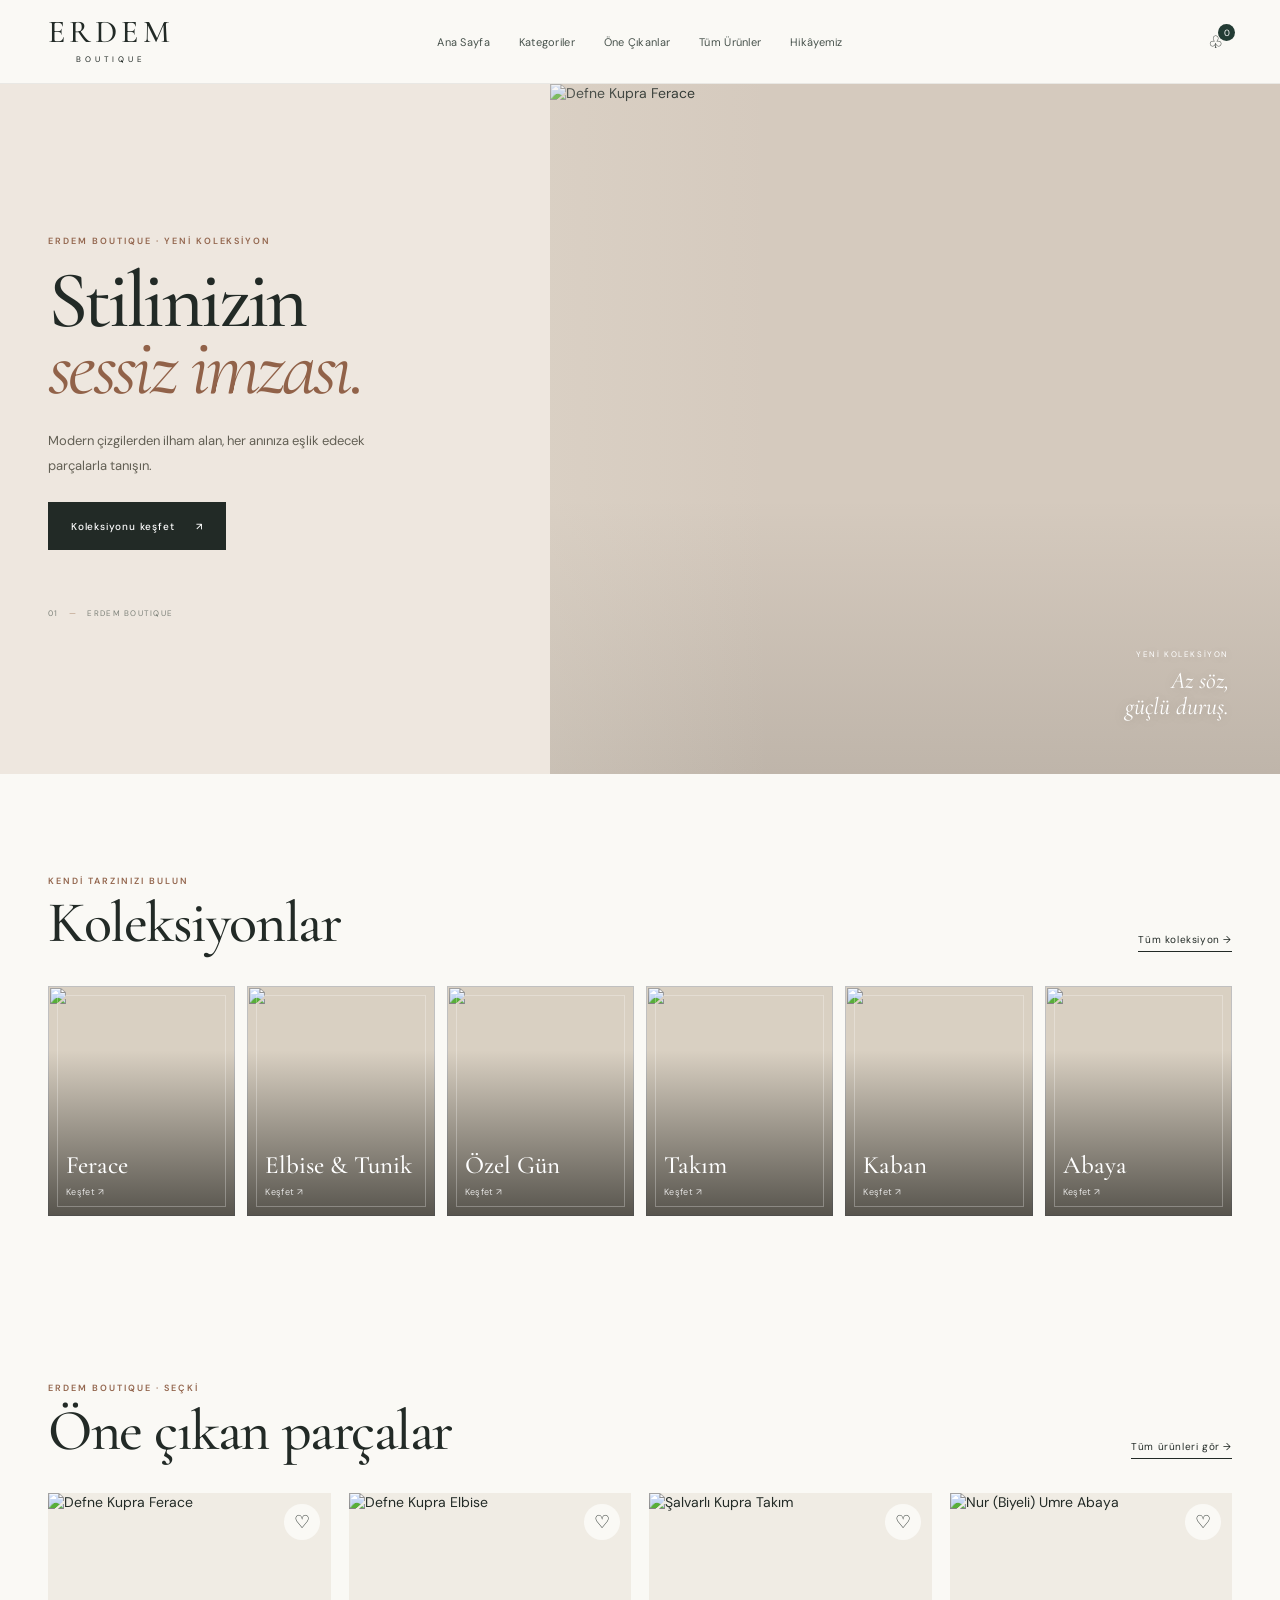
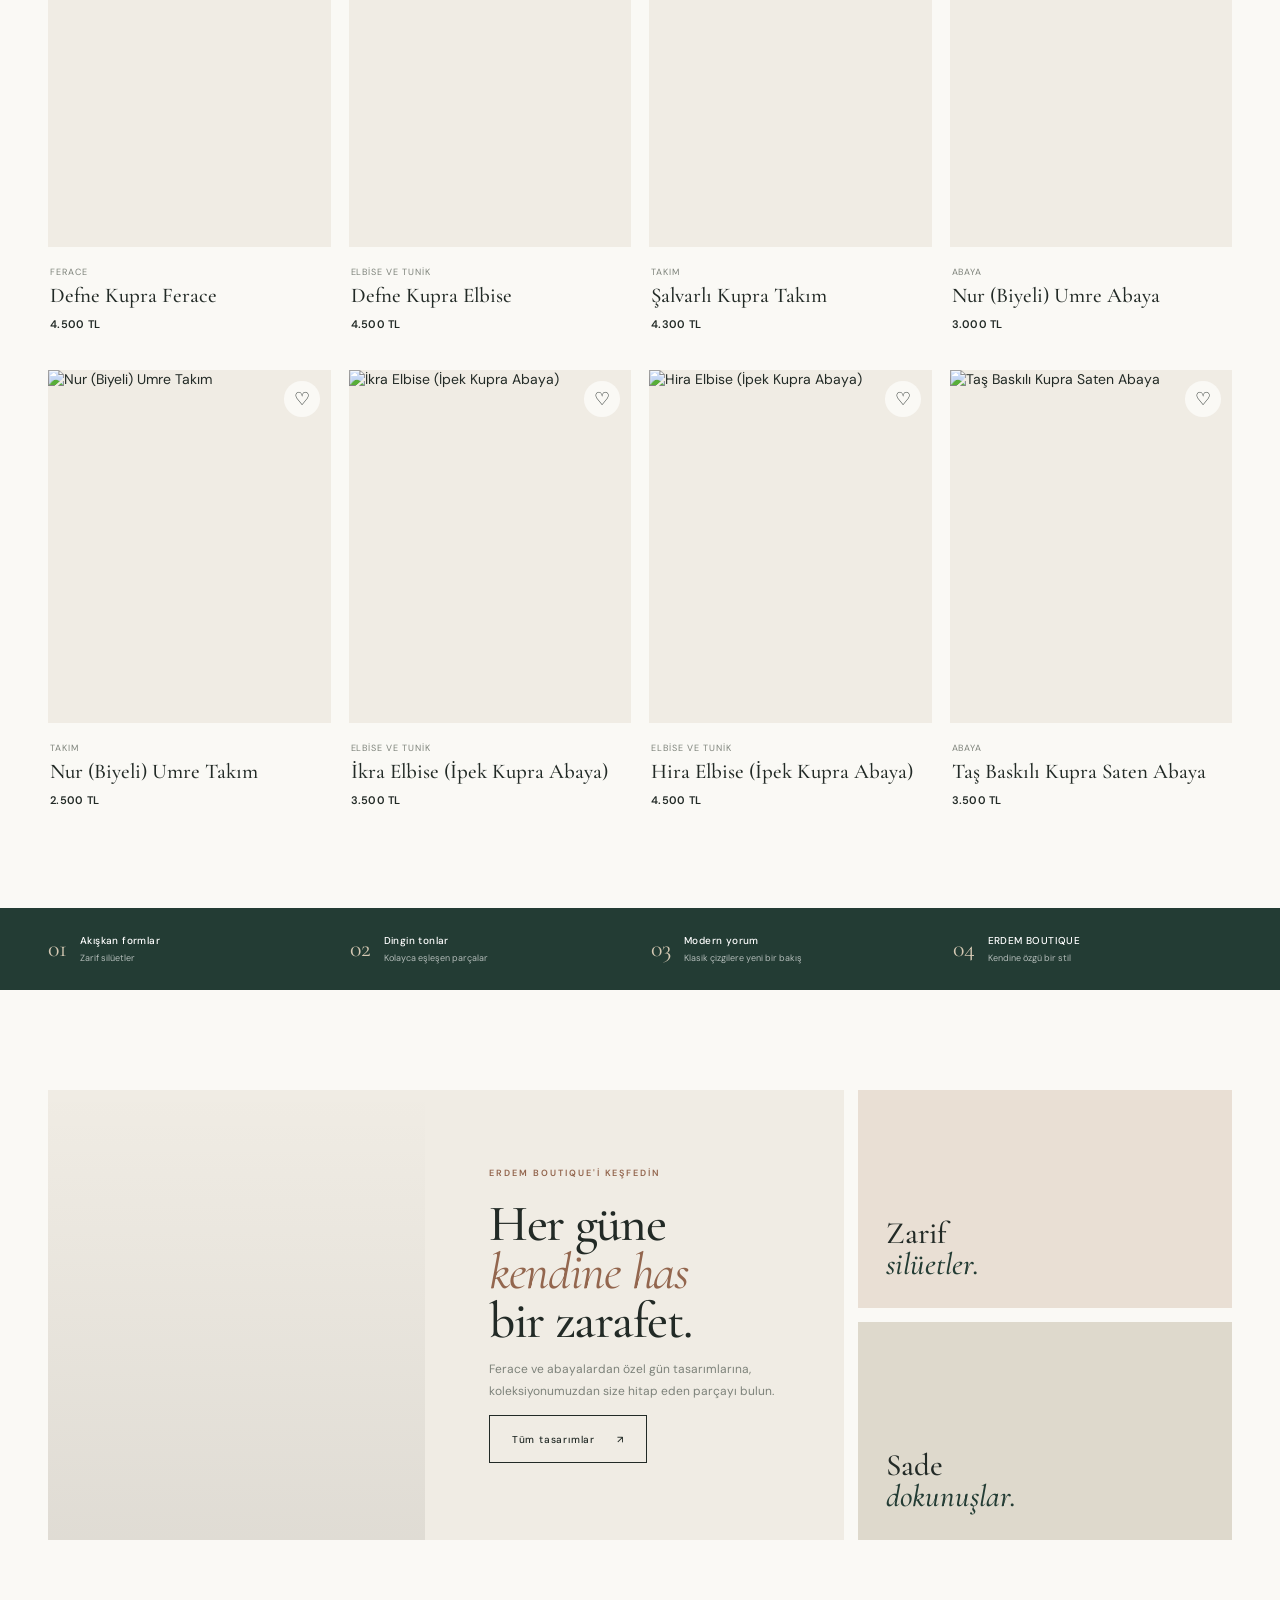
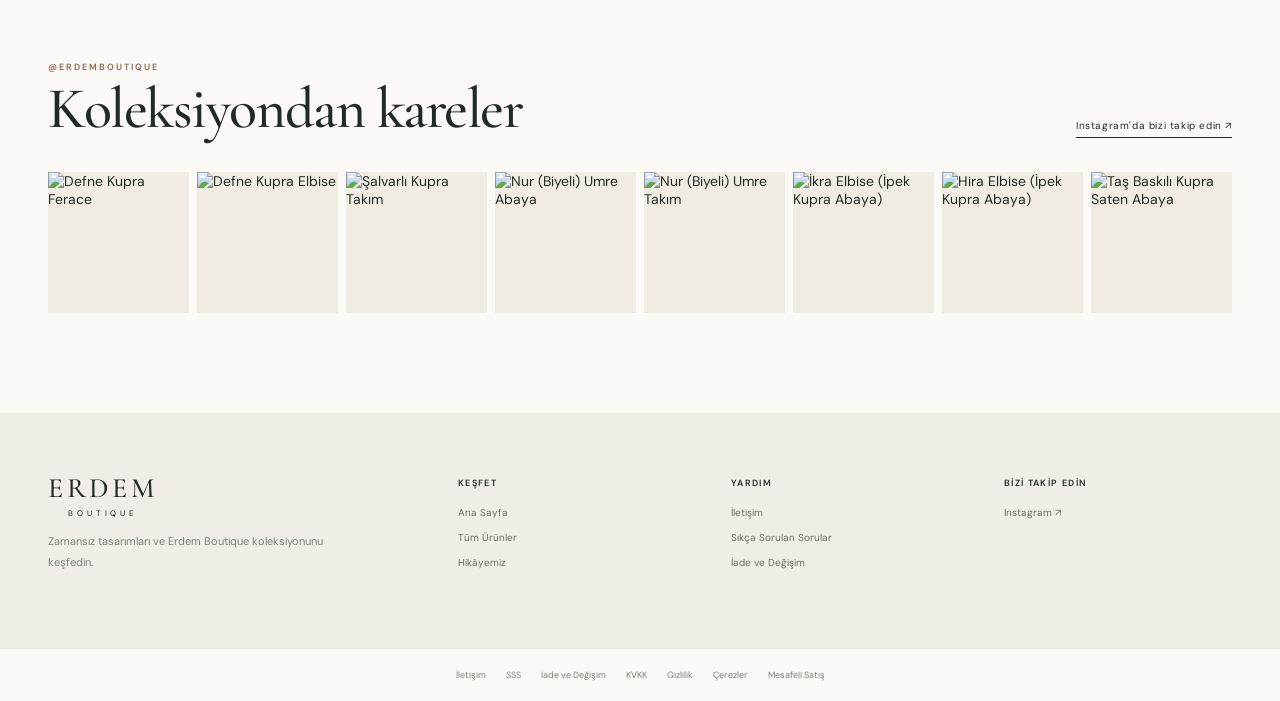
==== commit a790240c: "Refine boutique identity and remove storefront notices Co-authored-by: Copilot App <223556219+Copilo" ====
--- a/index.html
+++ b/index.html
@@ -5,7 +5,6 @@
 <meta name="description" content="Erdem Boutique — Modest ve zarif kadın giyim koleksiyonu.">
 <link rel="stylesheet" href="styles.css">
 </head><body>
-<div class="topbar"><span>Shopier mağazası geçici olarak satışa kapalıdır.</span><a href="https://www.shopier.com/erdemboutique/" target="_blank" rel="noopener noreferrer">Ürün ve stok bilgilerini teyit edin ↗</a></div>
 <header class="header"><a class="logo" href="index.html" aria-label="Erdem Boutique ana sayfa">ERDEM<small>BOUTIQUE</small></a>
 <nav aria-label="Ana gezinme"><a href="#home">Ana Sayfa</a><a href="#categories">Kategoriler</a><a href="#products">Öne Çıkanlar</a><a href="shop.html">Tüm Ürünler</a><a href="#story">Hikâyemiz</a></nav>
 <div class="actions"><a class="cart" href="cart.html" aria-label="Sepetim">♧<b id="cartCount">0</b></a></div>
@@ -13,8 +12,8 @@
 
 <main id="home">
 <section class="hero">
-<div class="hero-copy"><p class="eyebrow">ERDEM BOUTIQUE · SEÇİLMİŞ KOLEKSİYON</p><h1>Biraz<br><i>daha zarif.</i></h1><p>Zamansız çizgiler ve özenle seçilmiş parçalar. Erdem Boutique koleksiyonunu keşfedin.</p><a class="btn" href="shop.html">Koleksiyonu keşfet <span>↗</span></a></div>
-<div class="hero-art"><img src="https://cdn.shopier.app/pictures_mid/Erdemboutique_bfc1dff51a46cf7208e9b84b81d84519.png" alt="Erdem Boutique Defne Kupra Ferace"><div class="hero-note"><span>ERDEM BOUTIQUE · 01</span>Günlük zarafet,<br>kendine özgü.</div></div>
+<div class="hero-copy"><p class="eyebrow">ERDEM BOUTIQUE · YENİ KOLEKSİYON</p><h1>Stilinizin<br><i>sessiz imzası.</i></h1><p>Modern çizgilerden ilham alan, her anınıza eşlik edecek parçalarla tanışın.</p><a class="btn" href="shop.html">Koleksiyonu keşfet <span>↗</span></a><span class="hero-index">01 <i>—</i> ERDEM BOUTIQUE</span></div>
+<div class="hero-art"><img src="https://cdn.shopier.app/pictures_mid/Erdemboutique_bfc1dff51a46cf7208e9b84b81d84519.png" alt="Defne Kupra Ferace"><div class="hero-note"><span>YENİ KOLEKSİYON</span>Az söz,<br>güçlü duruş.</div></div>
 </section>
 
 <section class="categories section site-width" id="categories"><div class="section-head"><div><p class="eyebrow">KENDİ TARZINIZI BULUN</p><h2>Koleksiyonlar</h2></div><a href="shop.html" class="text-link">Tüm koleksiyon →</a></div>
@@ -30,14 +29,14 @@
 <section class="section site-width" id="products"><div class="section-head"><div><p class="eyebrow">ERDEM BOUTIQUE · SEÇKİ</p><h2>Öne çıkan parçalar</h2></div><a href="shop.html" class="text-link">Tüm ürünleri gör →</a></div>
 <div class="product-grid" id="productGrid"></div></section>
 
-<section class="feature-band"><div><strong>01</strong><span><b>Özenle seçilmiş</b><small>Shopier mağazasında listelenen parçalar</small></span></div><div><strong>02</strong><span><b>Şeffaf ürün bilgisi</b><small>Ürün detaylarını inceleyin</small></span></div><div><strong>03</strong><span><b>Her parçaya ait hikâye</b><small>Koleksiyonu keşfedin</small></span></div><div><strong>04</strong><span><b>Stok teyidi</b><small>Sipariş öncesinde kontrol edilir</small></span></div></section>
+<section class="feature-band"><div><strong>01</strong><span><b>Akışkan formlar</b><small>Zarif silüetler</small></span></div><div><strong>02</strong><span><b>Dingin tonlar</b><small>Kolayca eşleşen parçalar</small></span></div><div><strong>03</strong><span><b>Modern yorum</b><small>Klasik çizgilere yeni bir bakış</small></span></div><div><strong>04</strong><span><b>ERDEM BOUTIQUE</b><small>Kendine özgü bir stil</small></span></div></section>
 
 <section class="editorial section site-width" id="story"><div class="editorial-main"><div class="fake-photo" role="img" aria-label="Erdem Boutique koleksiyonundan seçilmiş bir tasarım"></div><div><p class="eyebrow">ERDEM BOUTIQUE'İ KEŞFEDİN</p><h2>Her güne<br><i>kendine has</i><br>bir zarafet.</h2><p>Ferace ve abayalardan özel gün tasarımlarına, koleksiyonumuzdan size hitap eden parçayı bulun.</p><a class="btn outline" href="shop.html">Tüm tasarımlar <span>↗</span></a></div></div>
 <div class="editorial-side"><div><p>Zarif<br><i>silüetler.</i></p></div><div><p>Sade<br><i>dokunuşlar.</i></p></div></div></section>
 
 <section class="instagram section site-width"><div class="section-head"><div><p class="eyebrow">@ERDEMBOUTIQUE</p><h2>Koleksiyondan kareler</h2></div><a class="text-link" href="https://www.instagram.com/erdemboutique/" target="_blank" rel="noopener noreferrer">Instagram'da bizi takip edin ↗</a></div><div class="insta-grid" id="collectionGallery"></div></section>
 </main>
-<footer><div class="footer-brand"><a class="logo" href="index.html">ERDEM<small>BOUTIQUE</small></a><p>Zamansız tasarımları ve Erdem Boutique koleksiyonunu keşfedin. Ürünlerin stok ve sipariş detayları için mağaza ile iletişime geçin.</p></div><div><h4>Keşfet</h4><a href="index.html">Ana Sayfa</a><a href="shop.html">Tüm Ürünler</a><a href="#story">Hikâyemiz</a></div><div><h4>Yardım</h4><a href="iletisim.html">İletişim</a><a href="sss.html">Sıkça Sorulan Sorular</a><a href="iade.html">İade ve Değişim</a></div><div><h4>Bizi Takip Edin</h4><a href="https://www.instagram.com/erdemboutique/" target="_blank" rel="noopener noreferrer">Instagram ↗</a><a href="https://www.shopier.com/erdemboutique/" target="_blank" rel="noopener noreferrer">Shopier ↗</a></div></footer>
+<footer><div class="footer-brand"><a class="logo" href="index.html">ERDEM<small>BOUTIQUE</small></a><p>Zamansız tasarımları ve Erdem Boutique koleksiyonunu keşfedin.</p></div><div><h4>Keşfet</h4><a href="index.html">Ana Sayfa</a><a href="shop.html">Tüm Ürünler</a><a href="#story">Hikâyemiz</a></div><div><h4>Yardım</h4><a href="iletisim.html">İletişim</a><a href="sss.html">Sıkça Sorulan Sorular</a><a href="iade.html">İade ve Değişim</a></div><div><h4>Bizi Takip Edin</h4><a href="https://www.instagram.com/erdemboutique/" target="_blank" rel="noopener noreferrer">Instagram ↗</a></div></footer>
 <!-- WhatsApp contact link intentionally omitted; add the verified business number before launch. -->
 <script src="catalog.js"></script><script src="app.js"></script>
 <div class="legal-links"><a href="iletisim.html">İletişim</a><a href="sss.html">SSS</a><a href="iade.html">İade ve Değişim</a><a href="kvkk.html">KVKK</a><a href="gizlilik.html">Gizlilik</a><a href="cerez.html">Çerezler</a><a href="mesafeli-satis.html">Mesafeli Satış</a></div></body></html>
--- a/styles.css
+++ b/styles.css
@@ -2,16 +2,16 @@
 
 :root {
   color-scheme: light;
-  --ink: #282720;
-  --ink-soft: #4d4a40;
-  --muted: #817b70;
-  --paper: #fbfaf7;
+  --ink: #222a26;
+  --ink-soft: #48534d;
+  --muted: #7d827a;
+  --paper: #faf9f5;
   --white: #fff;
-  --cream: #f1eee7;
-  --sand: #e8e1d5;
-  --line: #e8e4dc;
-  --olive: #68684f;
-  --olive-dark: #4c4e3d;
+  --cream: #f0ece4;
+  --sand: #e9dfd4;
+  --line: #e5e3dc;
+  --accent: #93664e;
+  --forest: #233c34;
   --serif: "Cormorant Garamond", "Times New Roman", serif;
   --sans: "DM Sans", Arial, sans-serif;
   --page-width: 1440px;
@@ -32,7 +32,7 @@
 button, input, select, textarea { font: inherit; }
 button { color: inherit; }
 button:focus-visible, a:focus-visible, input:focus-visible, select:focus-visible, textarea:focus-visible {
-  outline: 2px solid var(--olive);
+  outline: 2px solid var(--accent);
   outline-offset: 3px;
 }
 .site-width { width: min(calc(100% - 96px), var(--page-width)); margin-inline: auto; }
@@ -44,7 +44,7 @@
   align-items: center;
   justify-content: center;
   gap: 10px;
-  background: var(--olive-dark);
+  background: var(--forest);
   color: #fff;
   font-size: 10px;
   letter-spacing: .09em;
@@ -62,7 +62,7 @@
   align-items: center;
   gap: 30px;
   border-bottom: 1px solid rgb(40 39 32 / 8%);
-  background: rgb(251 250 247 / 96%);
+  background: rgb(250 249 245 / 96%);
   backdrop-filter: blur(16px);
 }
 .logo {
@@ -122,7 +122,7 @@
   height: 17px;
   padding: 3px 4px;
   border-radius: 50%;
-  background: var(--olive-dark);
+  background: var(--forest);
   color: #fff;
   font: 9px var(--sans);
   text-align: center;
@@ -134,7 +134,7 @@
   display: grid;
   grid-template-columns: .86fr 1.14fr;
   overflow: hidden;
-  background: #e9e5dc;
+  background: #eee7df;
 }
 .hero-copy {
   z-index: 1;
@@ -143,7 +143,7 @@
 }
 .eyebrow {
   margin: 0 0 19px;
-  color: var(--olive);
+  color: var(--accent);
   font-size: 9px;
   font-weight: 600;
   letter-spacing: .22em;
@@ -153,10 +153,12 @@
 .hero h1 {
   max-width: 520px;
   margin: 0;
-  font: 500 clamp(60px, 7vw, 104px)/.83 var(--serif);
+  font: 500 clamp(54px, 6.3vw, 92px)/.83 var(--serif);
   letter-spacing: -.045em;
 }
-.hero h1 i { color: var(--olive-dark); font-weight: 400; }
+.hero h1 i { color: #916249; font-weight: 400; }
+.hero-index { display: block; margin-top: 58px; color: var(--muted); font-size: 8px; letter-spacing: .16em; }
+.hero-index i { margin: 0 7px; color: #b5957d; font-style: normal; }
 .hero-copy > p:not(.eyebrow) {
   max-width: 360px;
   margin: 28px 0 24px;
@@ -199,7 +201,7 @@
   letter-spacing: .08em;
   transition: color .2s ease, background .2s ease, border-color .2s ease;
 }
-.btn:hover { border-color: var(--olive-dark); background: var(--olive-dark); }
+.btn:hover { border-color: var(--forest); background: var(--forest); }
 .btn.outline { background: transparent; color: var(--ink); }
 .btn.outline:hover { background: var(--ink); color: #fff; }
 .btn.full { width: 100%; }
@@ -300,7 +302,7 @@
   display: grid;
   grid-template-columns: repeat(4, 1fr);
   gap: 22px;
-  background: var(--olive-dark);
+  background: var(--forest);
   color: #fff;
 }
 .feature-band > div { display: flex; align-items: center; gap: 13px; }
@@ -320,7 +322,7 @@
 }
 .editorial-main > div:last-child { padding: clamp(30px, 5vw, 72px); }
 .editorial-main h2 { font: 500 clamp(36px, 4vw, 54px)/.95 var(--serif); letter-spacing: -.025em; }
-.editorial-main h2 i { color: var(--olive); font-weight: 400; }
+.editorial-main h2 i { color: var(--accent); font-weight: 400; }
 .editorial-main p:not(.eyebrow) { color: var(--muted); font-size: 12px; line-height: 1.9; }
 .editorial-main .fake-photo {
   height: 100%;
@@ -331,7 +333,7 @@
 .editorial-side > div { min-height: 200px; padding: 28px; display: flex; align-items: end; background: var(--sand); }
 .editorial-side > div:last-child { background: #ded9cc; }
 .editorial-side p { margin: 0; font: 500 31px/1 var(--serif); }
-.editorial-side i { color: var(--olive-dark); }
+.editorial-side i { color: var(--forest); }
 .instagram.section { padding-top: 20px; }
 .insta-grid { display: grid; grid-template-columns: repeat(8, minmax(0, 1fr)); gap: 8px; }
 .insta-grid a { display: block; aspect-ratio: 1; overflow: hidden; background: var(--cream); }
@@ -365,6 +367,26 @@
 .shop { min-height: 72vh; }
 .shop h1 { margin-bottom: 14px; }
 .catalog-note { max-width: 740px; color: var(--muted); font-size: 11px; line-height: 1.8; }
+.collection-intro {
+  position: relative;
+  min-height: 310px;
+  margin: -10px 0 36px;
+  padding: 48px 54px;
+  display: grid;
+  grid-template-columns: 1fr .82fr;
+  align-items: center;
+  overflow: hidden;
+  background: #eee7df;
+}
+.collection-intro > div { position: relative; z-index: 2; }
+.collection-intro .eyebrow { margin-bottom: 16px; }
+.collection-intro h1 { margin: 0; font-size: clamp(48px, 6vw, 76px); }
+.collection-intro h1 i { color: #916249; font-weight: 400; }
+.collection-intro > div > p:last-child { margin: 18px 0 0; color: var(--muted); font-size: 11px; letter-spacing: .04em; }
+.collection-intro > img { position: absolute; top: 0; right: 0; width: 44%; height: 100%; object-fit: cover; object-position: center 35%; }
+.collection-intro::after { position: absolute; z-index: 1; top: 0; right: 26%; width: 23%; height: 100%; background: linear-gradient(90deg,#eee7df,transparent); content: ""; }
+.collection-caption { position: absolute; z-index: 2; right: 16px; bottom: 16px; color: #fff; font-size: 8px; letter-spacing: .14em; }
+.collection-caption i { margin: 0 5px; font-style: normal; }
 .shop-tools { margin-top: 32px; display: flex; justify-content: space-between; align-items: center; gap: 18px; }
 .search-field { flex: 1; max-width: 530px; }
 .search-field input, .sort-field select {
@@ -457,10 +479,12 @@
 
 @media (max-width: 1100px) {
   .site-width { width: min(calc(100% - 64px), var(--page-width)); }
-  .header { padding-inline: 32px; gap: 18px; }
-  .header nav { gap: 16px; }
+  .header { padding-inline: 24px; grid-template-columns: 150px 1fr 40px; gap: 14px; }
+  .logo { font-size: 27px; }
+  .header nav { justify-content: center; gap: clamp(10px, 1.6vw, 18px); }
   .header nav a { font-size: 10px; }
   .hero-copy { padding-left: 32px; }
+  .hero h1 { font-size: clamp(52px, 6vw, 74px); }
   .category-grid { grid-template-columns: repeat(3, minmax(0, 1fr)); }
   .cat-card { min-height: 210px; }
   .feature-band { padding-inline: 32px; }
@@ -507,6 +531,9 @@
   footer { padding: 48px 20px; grid-template-columns: repeat(2, minmax(0, 1fr)); gap: 30px 20px; }
   .footer-brand { grid-column: 1 / -1; }
   .shop-tools { align-items: stretch; flex-direction: column; }
+  .collection-intro { min-height: 250px; padding: 32px; }
+  .collection-intro > img { width: 48%; }
+  .collection-intro::after { right: 28%; width: 22%; }
   .search-field { max-width: none; }
   .sort-field { justify-content: space-between; }
   .sort-field select { flex: 1; }
@@ -541,6 +568,9 @@
   .price { font-size: 10px; }
   .product-detail h1 { font-size: 46px; }
   .feature-band { padding-inline: 15px; }
+  .collection-intro { min-height: 230px; padding: 24px; }
+  .collection-intro h1 { font-size: 45px; }
+  .collection-intro > img { width: 46%; }
 }
 @media (prefers-reduced-motion: reduce) {
   *, *::before, *::after { scroll-behavior: auto !important; transition-duration: .01ms !important; animation-duration: .01ms !important; animation-iteration-count: 1 !important; }
